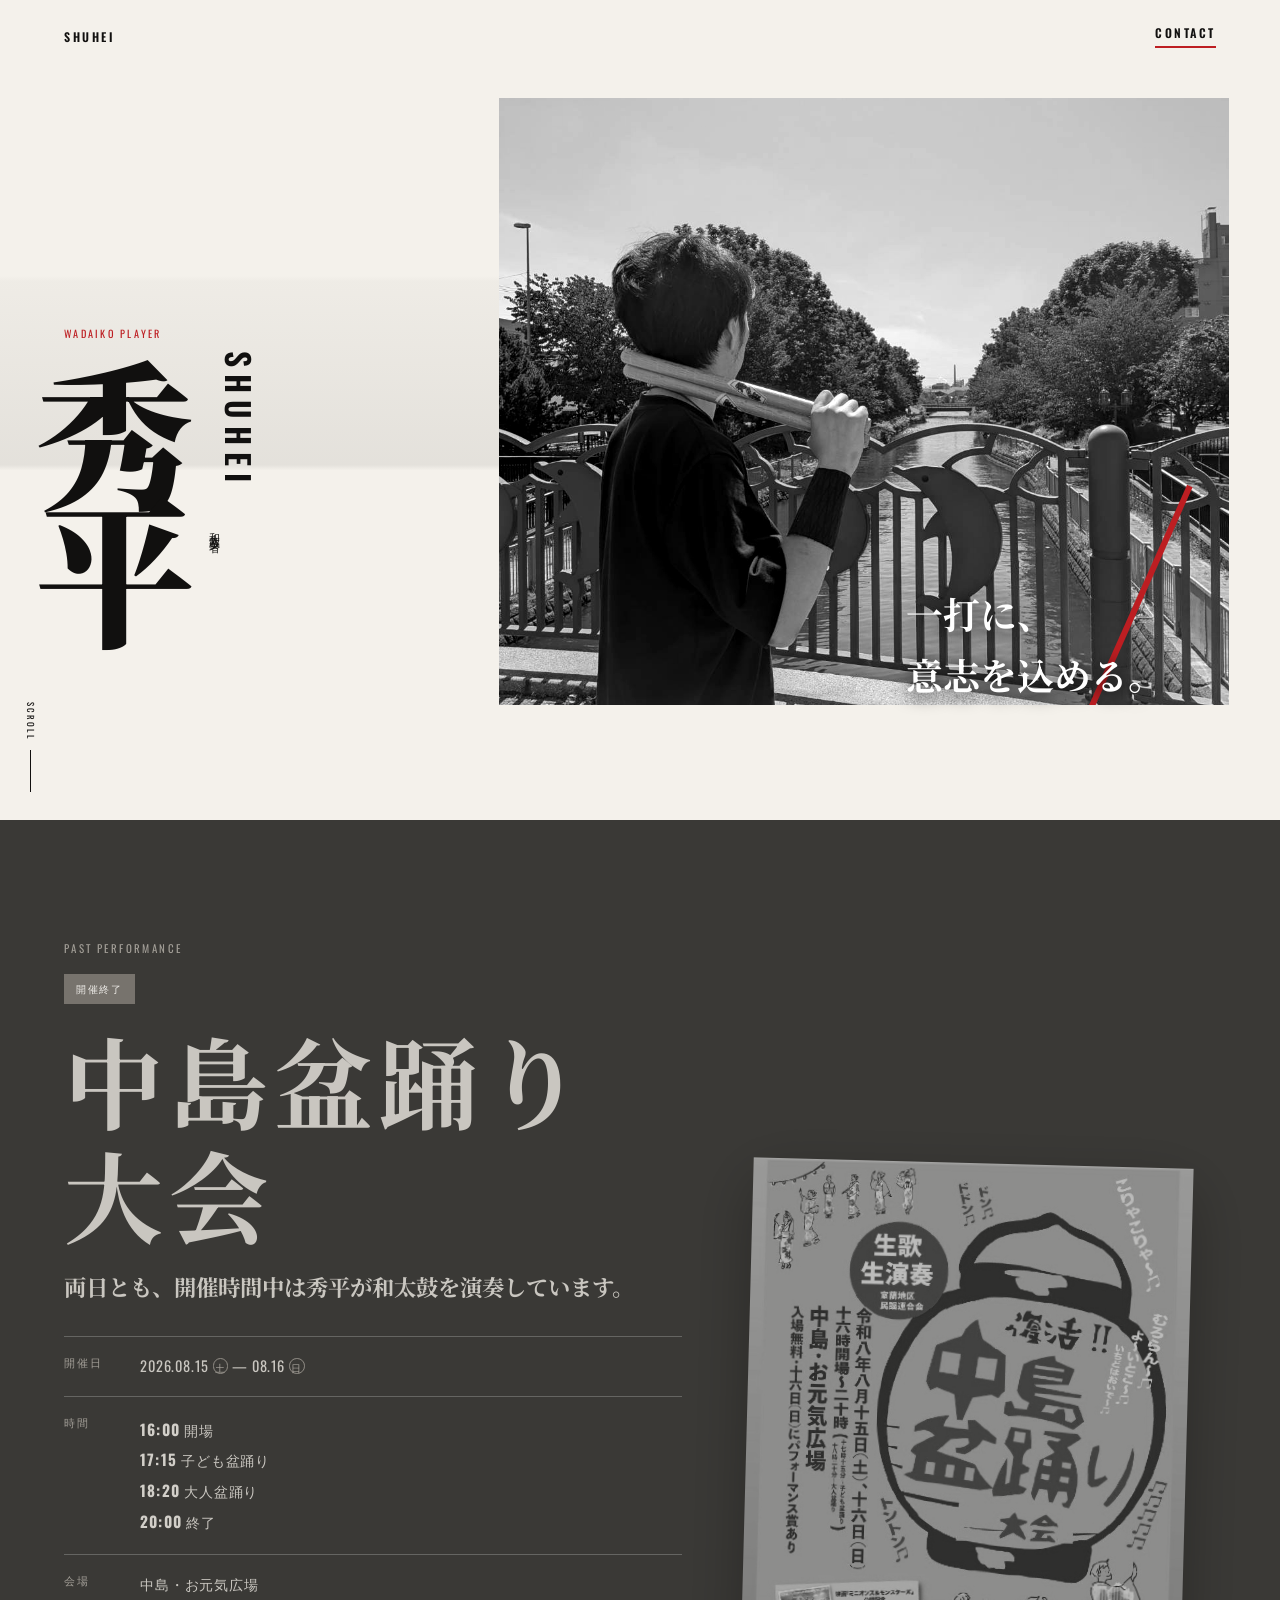
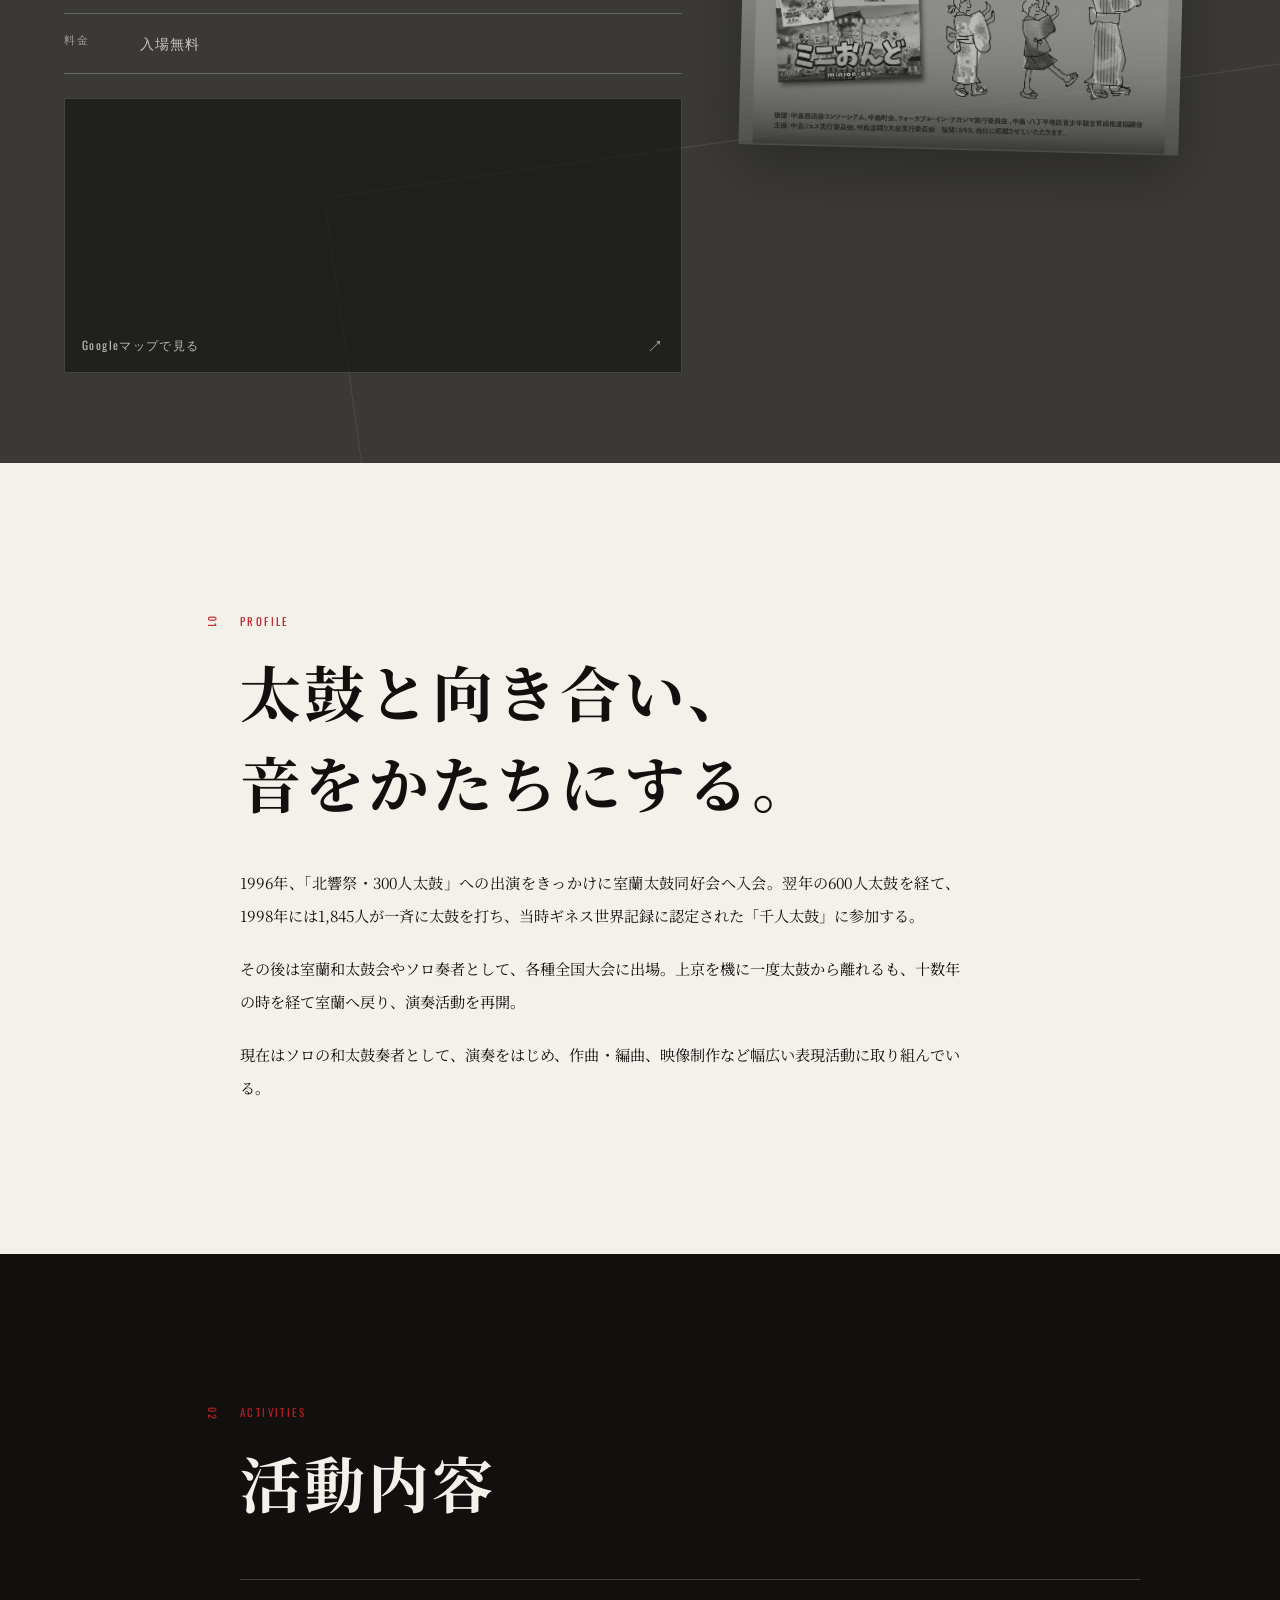
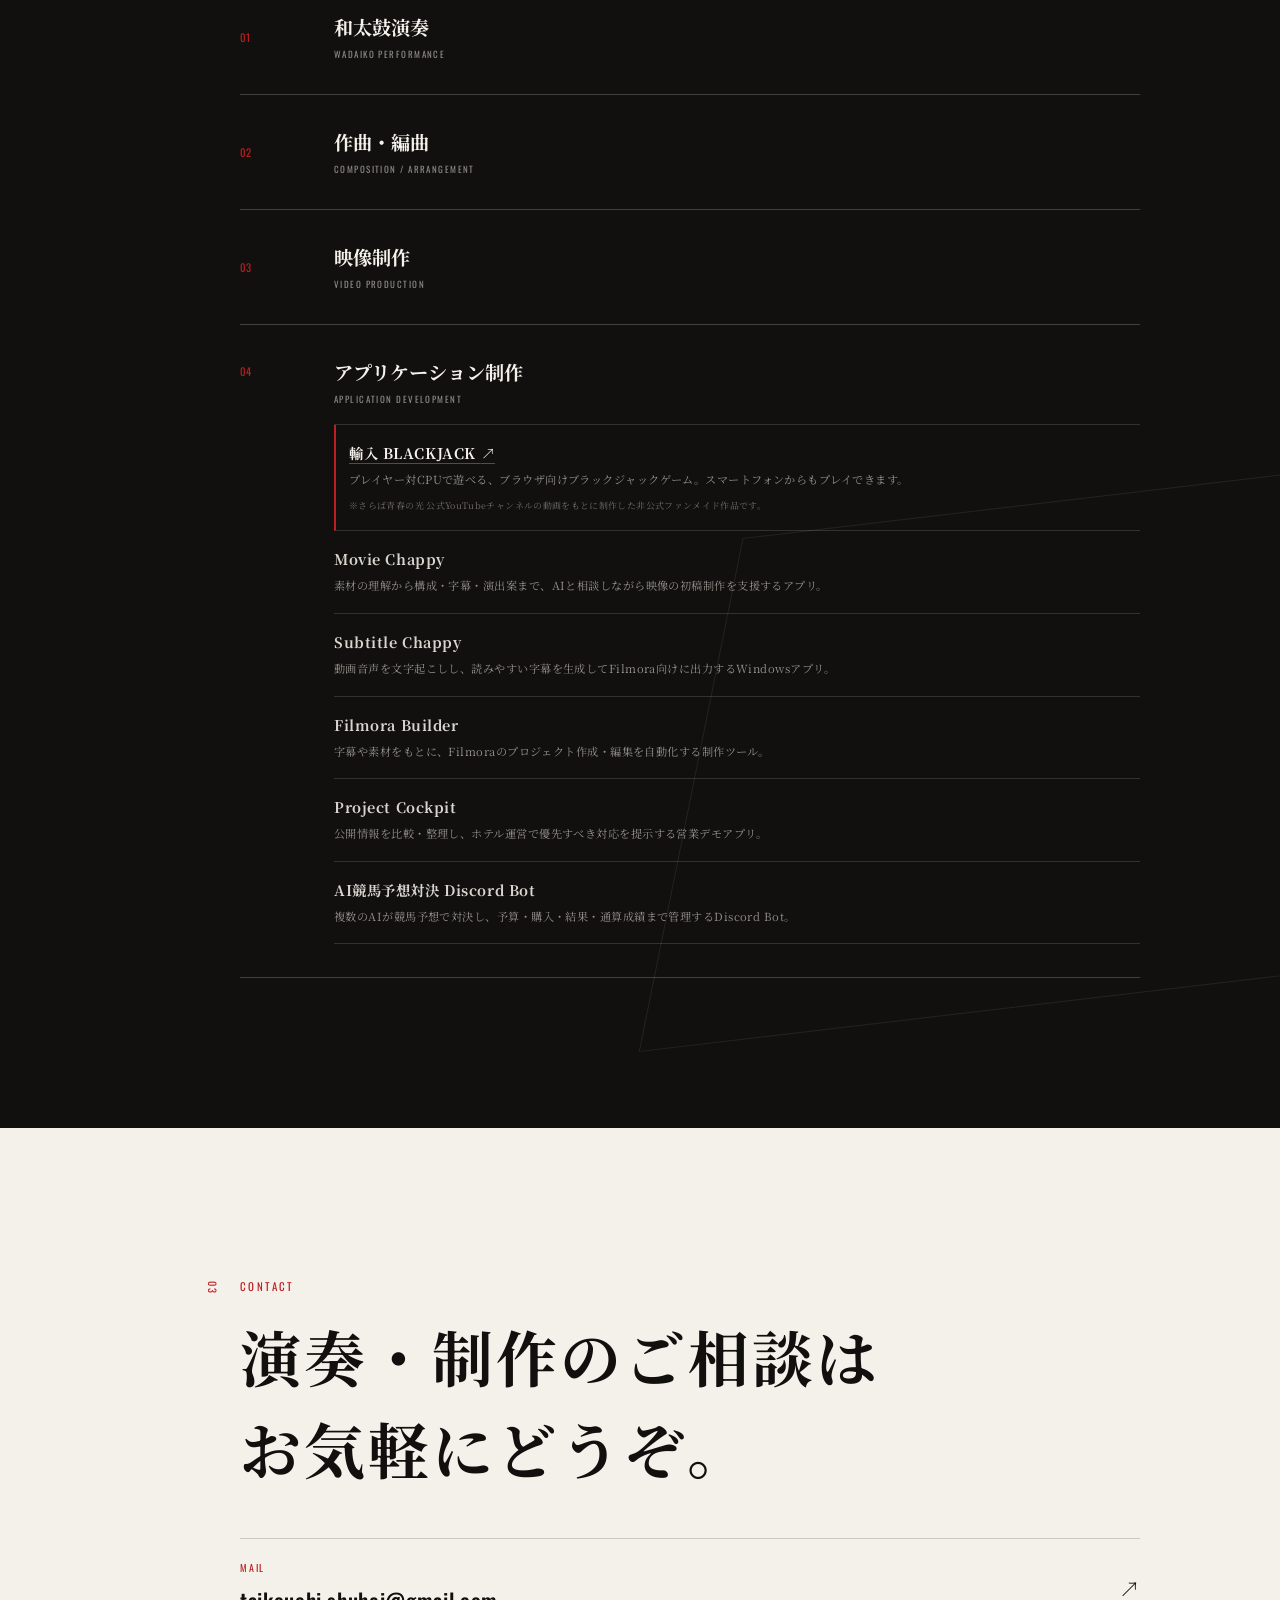
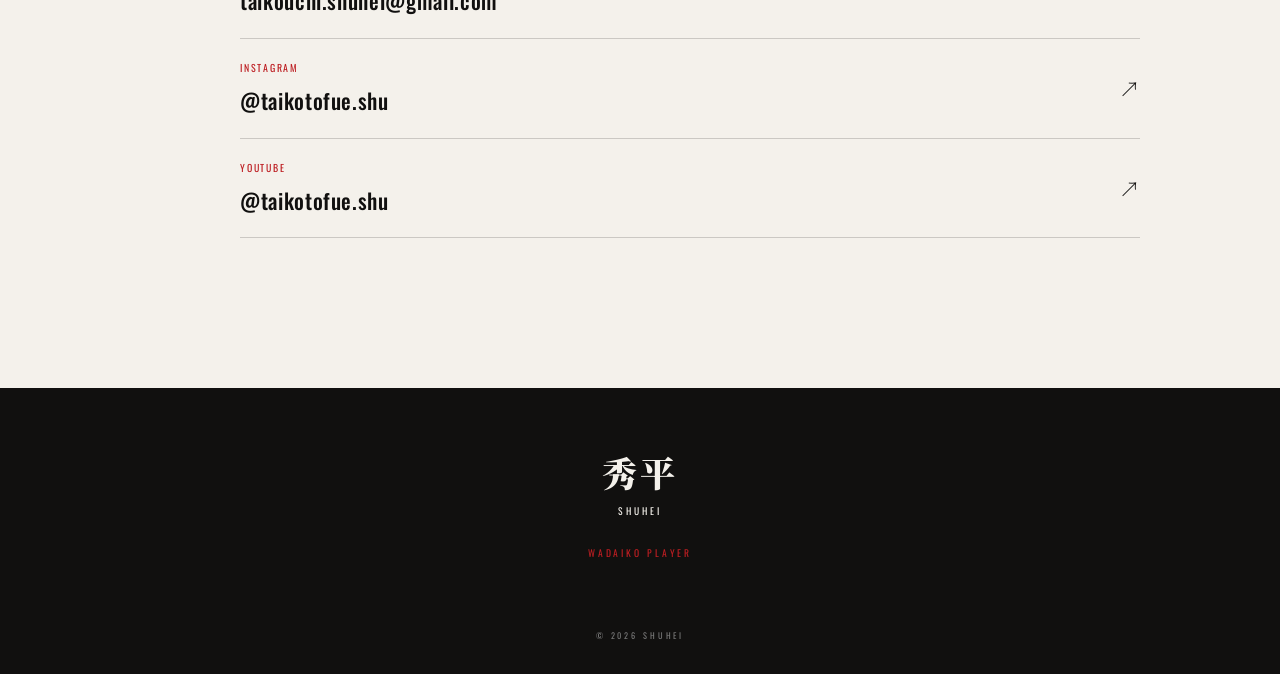
==== index.html @ 11a18d2e "Align application item number with heading" ====
<!doctype html>
<html lang="ja">
  <head>
    <meta charset="UTF-8" />
    <meta name="viewport" content="width=device-width, initial-scale=1" />
    <meta name="theme-color" content="#f4f1eb" />
    <meta name="description" content="和太鼓奏者・秀平の公式プロフィール。和太鼓演奏、作曲・編曲、映像制作。" />
    <title>秀平 SHUHEI｜和太鼓奏者</title>
    <link rel="stylesheet" href="styles.css?v=20260823-activity-number" />
    <script src="script.js" defer></script>
  </head>
  <body>
    <a class="skip-link" href="#main">本文へ移動</a>
    <header class="site-header" aria-label="サイトヘッダー">
      <a class="brand" href="#top" aria-label="秀平 トップへ">SHUHEI</a>
      <a class="header-contact" href="mailto:taikouchi.shuhei@gmail.com">CONTACT</a>
    </header>

    <main id="main">
      <section class="hero" id="top" aria-labelledby="hero-title">
        <div class="hero-copy">
          <p class="eyebrow">WADAIKO PLAYER</p>
          <h1 id="hero-title"><span>秀</span><span>平</span></h1>
          <p class="roman">SHUHEI</p>
          <p class="role">和太鼓奏者</p>
        </div>

        <div class="hero-visual">
          <!-- 公開用写真を assets/shuhei-main.jpg として置くと自動で表示されます -->
          <img class="hero-photo" src="assets/shuhei-main.jpg" alt="橋の上で黒い衣装をまとい、バチを肩に担ぐ和太鼓奏者・秀平" />
          <div class="photo-placeholder" aria-hidden="true">
            <span>PHOTO</span>
            <small>本人写真をここに配置</small>
          </div>
          <span class="red-stroke" aria-hidden="true"></span>
        </div>

        <p class="hero-statement">一打に、<br />意志を込める。</p>
        <a class="scroll-cue" href="#schedule" aria-label="出演スケジュールへスクロール">SCROLL <span></span></a>
      </section>

      <section class="schedule schedule-ended" id="schedule" aria-labelledby="schedule-title">
        <div class="schedule-copy">
          <p class="schedule-kicker">PAST PERFORMANCE</p>
          <p class="schedule-status">開催終了</p>
          <h2 class="schedule-title" id="schedule-title">中島盆踊り大会</h2>
          <p class="schedule-lead">両日とも、開催時間中は秀平が和太鼓を演奏しています。</p>
          <dl class="schedule-details">
            <div><dt>開催日</dt><dd>2026.08.15 <span>土</span> — 08.16 <span>日</span></dd></div>
            <div class="event-time"><dt>時間</dt><dd><strong>16:00</strong> 開場<br /><strong>17:15</strong> 子ども盆踊り<br /><strong>18:20</strong> 大人盆踊り<br /><strong>20:00</strong> 終了</dd></div>
            <div><dt>会場</dt><dd>中島・お元気広場</dd></div>
            <div><dt>料金</dt><dd>入場無料</dd></div>
          </dl>
          <div class="schedule-map">
            <iframe
              title="中島・お元気広場の地図"
              src="https://www.google.com/maps?q=%E5%8C%97%E6%B5%B7%E9%81%93%E5%AE%A4%E8%98%AD%E5%B8%82%E4%B8%AD%E5%B3%B6%E7%94%BA1%E4%B8%81%E7%9B%AE30&output=embed"
              loading="lazy"
              referrerpolicy="no-referrer-when-downgrade"
            ></iframe>
            <a href="https://www.google.com/maps/search/?api=1&amp;query=%E4%B8%AD%E5%B3%B6%E3%83%BB%E3%81%8A%E5%85%83%E6%B0%97%E5%BA%83%E5%A0%B4%20%E5%8C%97%E6%B5%B7%E9%81%93%E5%AE%A4%E8%98%AD%E5%B8%82%E4%B8%AD%E5%B3%B6%E7%94%BA1%E4%B8%81%E7%9B%AE30" target="_blank" rel="noopener noreferrer">
              Googleマップで見る <span aria-hidden="true">↗</span>
            </a>
          </div>
        </div>
        <figure class="schedule-poster">
          <img src="assets/schedule-nakajima-bonodori-2026.jpg" alt="2026年8月15日・16日開催、中島盆踊り大会の告知ポスター" />
        </figure>
      </section>

      <section class="profile section" id="profile" aria-labelledby="profile-title">
        <p class="section-number">01</p>
        <div>
          <p class="section-en">PROFILE</p>
          <h2 id="profile-title">太鼓と向き合い、<br />音をかたちにする。</h2>
          <div class="body-copy">
            <p>1996年、「北響祭・300人太鼓」への出演をきっかけに室蘭太鼓同好会へ入会。翌年の600人太鼓を経て、1998年には1,845人が一斉に太鼓を打ち、当時ギネス世界記録に認定された「千人太鼓」に参加する。</p>
            <p>その後は室蘭和太鼓会やソロ奏者として、各種全国大会に出場。上京を機に一度太鼓から離れるも、十数年の時を経て室蘭へ戻り、演奏活動を再開。</p>
            <p>現在はソロの和太鼓奏者として、演奏をはじめ、作曲・編曲、映像制作など幅広い表現活動に取り組んでいる。</p>
          </div>
        </div>
      </section>

      <section class="works section section-dark" id="activities" aria-labelledby="activities-title">
        <p class="section-number">02</p>
        <div class="works-content">
          <p class="section-en">ACTIVITIES</p>
          <h2 id="activities-title">活動内容</h2>
          <ol class="activity-list">
            <li><span class="activity-no">01</span><div><h3>和太鼓演奏</h3><p>WADAIKO PERFORMANCE</p></div></li>
            <li><span class="activity-no">02</span><div><h3>作曲・編曲</h3><p>COMPOSITION / ARRANGEMENT</p></div></li>
            <li><span class="activity-no">03</span><div><h3>映像制作</h3><p>VIDEO PRODUCTION</p></div></li>
            <li class="application-activity"><span class="activity-no">04</span><div><h3>アプリケーション制作</h3><p>APPLICATION DEVELOPMENT</p><div class="application-works" aria-label="制作実績">
              <article class="application-work featured-work">
                <h4><a href="https://shu-project-5296.github.io/import-blackjack/" target="_blank" rel="noopener noreferrer">輸入 BLACKJACK <span aria-hidden="true">↗</span></a></h4>
                <p>プレイヤー対CPUで遊べる、ブラウザ向けブラックジャックゲーム。スマートフォンからもプレイできます。</p>
                <p class="activity-source-note">※さらば青春の光 公式YouTubeチャンネルの動画をもとに制作した非公式ファンメイド作品です。</p>
              </article>
              <article class="application-work"><h4>Movie Chappy</h4><p>素材の理解から構成・字幕・演出案まで、AIと相談しながら映像の初稿制作を支援するアプリ。</p></article>
              <article class="application-work"><h4>Subtitle Chappy</h4><p>動画音声を文字起こしし、読みやすい字幕を生成してFilmora向けに出力するWindowsアプリ。</p></article>
              <article class="application-work"><h4>Filmora Builder</h4><p>字幕や素材をもとに、Filmoraのプロジェクト作成・編集を自動化する制作ツール。</p></article>
              <article class="application-work"><h4>Project Cockpit</h4><p>公開情報を比較・整理し、ホテル運営で優先すべき対応を提示する営業デモアプリ。</p></article>
              <article class="application-work"><h4>AI競馬予想対決 Discord Bot</h4><p>複数のAIが競馬予想で対決し、予算・購入・結果・通算成績まで管理するDiscord Bot。</p></article>
            </div></div></li>
          </ol>
        </div>
      </section>

      <section class="contact section" id="contact" aria-labelledby="contact-title">
        <p class="section-number">03</p>
        <div>
          <p class="section-en">CONTACT</p>
          <h2 id="contact-title">演奏・制作のご相談は<br />お気軽にどうぞ。</h2>
          <div class="contact-links">
            <a class="contact-card mail" href="mailto:taikouchi.shuhei@gmail.com">
              <span>MAIL</span><strong>taikouchi.shuhei@gmail.com</strong><i aria-hidden="true">↗</i>
            </a>
            <a class="contact-card instagram" href="https://www.instagram.com/taikotofue.shu/" target="_blank" rel="noopener noreferrer">
              <span>INSTAGRAM</span><strong>@taikotofue.shu</strong><i aria-hidden="true">↗</i>
            </a>
            <a class="contact-card youtube" href="https://www.youtube.com/@taikotofue.shu" target="_blank" rel="noopener noreferrer">
              <span>YOUTUBE</span><strong>@taikotofue.shu</strong><i aria-hidden="true">↗</i>
            </a>
          </div>
        </div>
      </section>
    </main>

    <footer>
      <p class="footer-name">秀平 <span>SHUHEI</span></p>
      <p>WADAIKO PLAYER</p>
      <small>© <span id="year"></span> SHUHEI</small>
    </footer>
  </body>
</html>
---- styles.css ----
@import url("https://fonts.googleapis.com/css2?family=Noto+Serif+JP:wght@500;700;900&family=Oswald:wght@400;500;600&display=swap");

:root { --paper:#f4f1eb; --ink:#11100f; --muted:#77716a; --red:#bd1e22; --line:rgba(17,16,15,.18); }
* { box-sizing:border-box; }
html { width:100%; max-width:100%; scroll-behavior:smooth; overflow-x:hidden; }
body { width:100%; max-width:100%; margin:0; background:var(--paper); color:var(--ink); font-family:"Noto Serif JP",serif; overflow-x:hidden; }
main { width:100%; max-width:100%; overflow:hidden; }
img,iframe { max-width:100%; }
a { color:inherit; }
.skip-link { position:fixed; top:-5rem; left:1rem; z-index:100; background:#fff; padding:.7rem 1rem; }
.skip-link:focus { top:1rem; }
.site-header { position:absolute; z-index:10; top:0; left:0; width:100%; display:flex; justify-content:space-between; align-items:center; padding:24px clamp(22px,5vw,72px); font-family:Oswald,sans-serif; letter-spacing:.16em; }
.brand,.header-contact { text-decoration:none; font-size:.75rem; font-weight:600; }
.header-contact { border-bottom:2px solid var(--red); padding-bottom:5px; }
.schedule { min-height:100svh; padding:100px clamp(22px,5vw,72px) 54px; display:grid; align-items:center; gap:34px; background:var(--ink); color:var(--paper); position:relative; overflow:hidden; }
.schedule::before { content:""; position:absolute; inset:auto -20% -18% 28%; height:46%; border:1px solid rgba(255,255,255,.09); transform:rotate(-8deg); }
.schedule-copy,.schedule-poster { position:relative; z-index:1; }
.schedule-kicker,.schedule-status,.schedule-details dt,.schedule-details dd,.schedule-note { font-family:Oswald,sans-serif; }
.schedule-kicker { color:var(--red); margin:0 0 18px; font-size:.68rem; letter-spacing:.22em; }
.schedule-status { display:inline-block; margin:0 0 18px; padding:7px 12px; background:var(--red); font-size:.65rem; letter-spacing:.16em; }
.schedule-title { margin:0; font-size:clamp(2.6rem,11vw,6.2rem); line-height:1.15; letter-spacing:.06em; }
.schedule-lead { margin:20px 0 0; font-size:clamp(1.05rem,4vw,1.4rem); font-weight:700; }
.schedule-details { margin:34px 0 0; border-top:1px solid rgba(255,255,255,.22); }
.schedule-details div { display:grid; grid-template-columns:58px 1fr; gap:18px; padding:17px 0; border-bottom:1px solid rgba(255,255,255,.22); }
.schedule-details dt { color:var(--red); font-size:.66rem; letter-spacing:.18em; }
.schedule-details dd { margin:0; font-size:.9rem; line-height:1.7; letter-spacing:.06em; }
.schedule-details dd strong { color:var(--paper); font-family:Oswald,sans-serif; font-size:1.06em; letter-spacing:.08em; }
.schedule-details .event-time dd { line-height:2; }
.schedule-details dd span { display:inline-grid; place-items:center; width:1.55em; height:1.55em; border:1px solid var(--red); border-radius:50%; color:var(--red); font-size:.7em; }
.schedule-note { margin:18px 0 0; color:#99948e; font-size:.64rem; line-height:1.7; letter-spacing:.04em; }
.schedule-map { margin-top:24px; overflow:hidden; border:1px solid rgba(255,255,255,.22); background:#171614; }
.schedule-map iframe { display:block; width:100%; height:220px; border:0; filter:none; }
.schedule-map a { display:flex; align-items:center; justify-content:space-between; padding:14px 17px; color:var(--paper); font-family:Oswald,sans-serif; font-size:.72rem; letter-spacing:.12em; text-decoration:none; transition:background-color .2s,color .2s; }
.schedule-map a:hover,.schedule-map a:focus-visible { background:var(--red); color:#fff; }
.schedule-map a span { font-size:1rem; }
.schedule-poster { margin:0 auto; width:min(100%,440px); box-shadow:0 20px 60px rgba(0,0,0,.42); transform:rotate(1.5deg); }
.schedule-poster img { display:block; width:100%; height:auto; }
.schedule-ended { background:#3a3936; color:#c9c6c0; }
.schedule-ended .schedule-kicker,
.schedule-ended .schedule-details dt { color:#a19d96; }
.schedule-ended .schedule-status { background:#77736d; color:#f1efeb; }
.schedule-ended .schedule-details dd strong { color:#d2cfc9; }
.schedule-ended .schedule-details dd span { border-color:#918d86; color:#aaa69f; }
.schedule-ended .schedule-map,
.schedule-ended .schedule-poster { filter:grayscale(1); opacity:.68; }
.schedule-ended .schedule-map a:hover,
.schedule-ended .schedule-map a:focus-visible { background:#77736d; }
.hero { position:relative; width:100%; min-height:100svh; max-width:1500px; margin:auto; padding:95px clamp(22px,5vw,72px) 54px; display:grid; align-items:center; overflow:hidden; }
.hero::before { content:""; position:absolute; left:-12vw; top:20%; width:70vw; height:34vw; min-height:220px; background:linear-gradient(8deg,transparent 34%,rgba(15,14,13,.07) 35%,rgba(15,14,13,.025) 68%,transparent 69%); transform:rotate(-8deg); pointer-events:none; }
.hero-copy { position:relative; z-index:3; align-self:start; }
.eyebrow,.roman,.section-en,.section-number,.role,.scroll-cue { font-family:Oswald,sans-serif; letter-spacing:.22em; }
.eyebrow { margin:0 0 10px; font-size:.64rem; color:var(--red); }
.hero h1 { margin:0; font-size:clamp(5.4rem,25vw,9rem); line-height:.78; font-weight:900; letter-spacing:-.08em; position:absolute; top:2.5rem; left:-.18em; display:flex; flex-direction:column; width:max-content; }
.hero h1 span { display:block; }
.hero h1 span:last-child { margin-top:.08em; }
.roman { margin:0 0 0 clamp(5.2rem,25vw,9rem); font-size:clamp(1.2rem,5vw,2rem); font-weight:600; writing-mode:vertical-rl; }
.role { margin:2.1rem 0 0 clamp(4.9rem,24vw,8.5rem); font-size:.7rem; writing-mode:vertical-rl; }
.hero-visual { position:absolute; z-index:1; top:17%; right:0; width:78%; max-width:calc(100% - 22px); height:62%; background:#d2cec7; overflow:hidden; }
.hero-photo { width:100%; height:100%; object-fit:cover; object-position:42% center; filter:grayscale(1) contrast(1.1); display:block; }
.hero-photo:not([src]),.hero-photo[src=""] { display:none; }
.photo-placeholder { position:absolute; inset:0; display:grid; place-content:center; gap:.5rem; text-align:center; color:#817b74; background:linear-gradient(135deg,#d8d4cd,#bcb7af); font-family:Oswald,sans-serif; letter-spacing:.18em; }
.hero-photo[src]:not([src=""]) + .photo-placeholder { z-index:-1; }
.photo-placeholder span { font-size:2rem; }
.photo-placeholder small { font-size:.6rem; }
.red-stroke { position:absolute; width:6px; height:42%; right:12%; bottom:-4%; background:var(--red); transform:rotate(24deg); }
.hero-statement { position:absolute; z-index:4; right:6%; bottom:13%; margin:0; color:#fff; text-shadow:0 2px 18px #000; font-size:clamp(1.3rem,6vw,2.3rem); line-height:1.65; font-weight:700; }
.scroll-cue { position:absolute; left:24px; bottom:28px; font-size:.55rem; text-decoration:none; writing-mode:vertical-rl; display:flex; align-items:center; gap:9px; }
.scroll-cue span { display:block; width:1px; height:42px; background:var(--ink); }
.section { width:100%; max-width:100%; padding:100px clamp(20px,6vw,120px); display:grid; grid-template-columns:42px minmax(0,1fr); gap:20px; overflow:hidden; }
.section > *,.schedule > *,.activity-list li > *,.works-content { min-width:0; }
.section-number { margin:3px 0; color:var(--red); font-size:.65rem; writing-mode:vertical-rl; }
.section-en { margin:0 0 16px; color:var(--red); font-size:.68rem; }
h2 { margin:0; font-size:clamp(1.8rem,7.5vw,3.8rem); line-height:1.5; letter-spacing:.05em; }
.body-copy { margin:40px 0 0; max-width:720px; font-size:.95rem; line-height:2.15; text-align:justify; }
.body-copy p { margin:0; }
.body-copy p + p { margin-top:1.35em; }
.section-dark { background:var(--ink); color:var(--paper); position:relative; overflow:hidden; }
.section-dark::after { content:""; position:absolute; right:-10%; bottom:8%; width:55%; height:35%; border:1px solid rgba(255,255,255,.08); transform:skew(-18deg) rotate(-7deg); }
.works-content { position:relative; z-index:1; }
.activity-list { list-style:none; margin:52px 0 0; padding:0; border-top:1px solid rgba(255,255,255,.2); }
.activity-list li { display:grid; grid-template-columns:46px 1fr; align-items:center; gap:14px; padding:26px 0; border-bottom:1px solid rgba(255,255,255,.2); }
.activity-list .application-activity { align-items:start; }
.application-activity > .activity-no { margin-top:5px; }
.activity-no { font-family:Oswald,sans-serif; color:var(--red); font-size:.67rem; }
.activity-list h3 { margin:0 0 7px; font-size:1.2rem; }
.activity-list p { margin:0; color:#8d8984; font-family:Oswald,sans-serif; font-size:.56rem; letter-spacing:.16em; }
.application-works { display:grid; gap:0; margin-top:18px; border-top:1px solid rgba(255,255,255,.14); }
.application-work { padding:17px 0; border-bottom:1px solid rgba(255,255,255,.14); }
.application-work h4 { margin:0 0 7px; color:#d8d4ce; font-size:.9rem; letter-spacing:.04em; }
.activity-list .application-work > p { color:#96918b; font-family:inherit; font-size:.7rem; line-height:1.75; letter-spacing:.04em; }
.featured-work { padding-left:13px; border-left:2px solid var(--red); }
.featured-work h4 a { color:var(--paper); text-decoration-color:var(--red); text-underline-offset:4px; }
.featured-work h4 a:hover,.featured-work h4 a:focus-visible { color:var(--red); }
.activity-list .application-work .activity-source-note { margin-top:9px; color:#716d68; font-size:.56rem; line-height:1.6; letter-spacing:.04em; }
.application-work h4,.application-work p { overflow-wrap:anywhere; }
.contact-links { margin-top:45px; }
.contact-card { min-height:100px; display:grid; grid-template-columns:1fr auto; align-content:center; gap:9px 20px; border-top:1px solid var(--line); text-decoration:none; position:relative; transition:padding .2s,background .2s; }
.contact-card:last-child { border-bottom:1px solid var(--line); }
.contact-card > span { font-family:Oswald,sans-serif; color:var(--red); font-size:.62rem; letter-spacing:.18em; }
.contact-card strong { font-family:Oswald,sans-serif; font-size:clamp(.92rem,3.5vw,1.35rem); letter-spacing:.03em; font-weight:500; overflow-wrap:anywhere; }
.contact-card i { grid-row:1 / 3; grid-column:2; align-self:center; font-style:normal; font-size:1.3rem; }
.contact-card:is(.mail,.instagram,.youtube):hover,.contact-card:is(.mail,.instagram,.youtube):focus-visible { padding-left:14px; background:rgba(255,255,255,.5); }
.is-placeholder { color:#8d8882; }
footer { background:var(--ink); color:var(--paper); padding:58px 24px 30px; text-align:center; font-family:Oswald,sans-serif; letter-spacing:.18em; }
.footer-name { font-family:"Noto Serif JP",serif; font-size:2.2rem; font-weight:900; margin:0; }
.footer-name span { display:block; margin-top:7px; font-family:Oswald,sans-serif; font-size:.6rem; font-weight:400; }
footer > p:nth-child(2) { color:var(--red); font-size:.6rem; margin:28px 0 60px; }
footer small { color:#777; font-size:.52rem; }

@media (min-width:760px) {
  .schedule { grid-template-columns:minmax(0,1fr) minmax(320px,500px); padding-top:120px; padding-bottom:90px; }
  .schedule-copy { max-width:720px; }
  .hero { grid-template-columns:40% 60%; min-height:820px; }
  .hero-copy { align-self:center; }
  .hero h1 { font-size:10rem; }
  .roman { margin-left:9.5rem; }
  .role { margin-left:9rem; }
  .hero-visual { top:12%; right:4%; width:57%; height:74%; }
  .hero-statement { right:9%; bottom:14%; }
  .section { grid-template-columns:80px minmax(0,900px); justify-content:center; padding-top:150px; padding-bottom:150px; }
  .activity-list li { grid-template-columns:80px 1fr; padding:33px 0; }
}

@supports (overflow:clip) {
  html,body,main { overflow-x:clip; }
}

@media (prefers-reduced-motion:reduce) { html { scroll-behavior:auto; } * { transition:none!important; } }
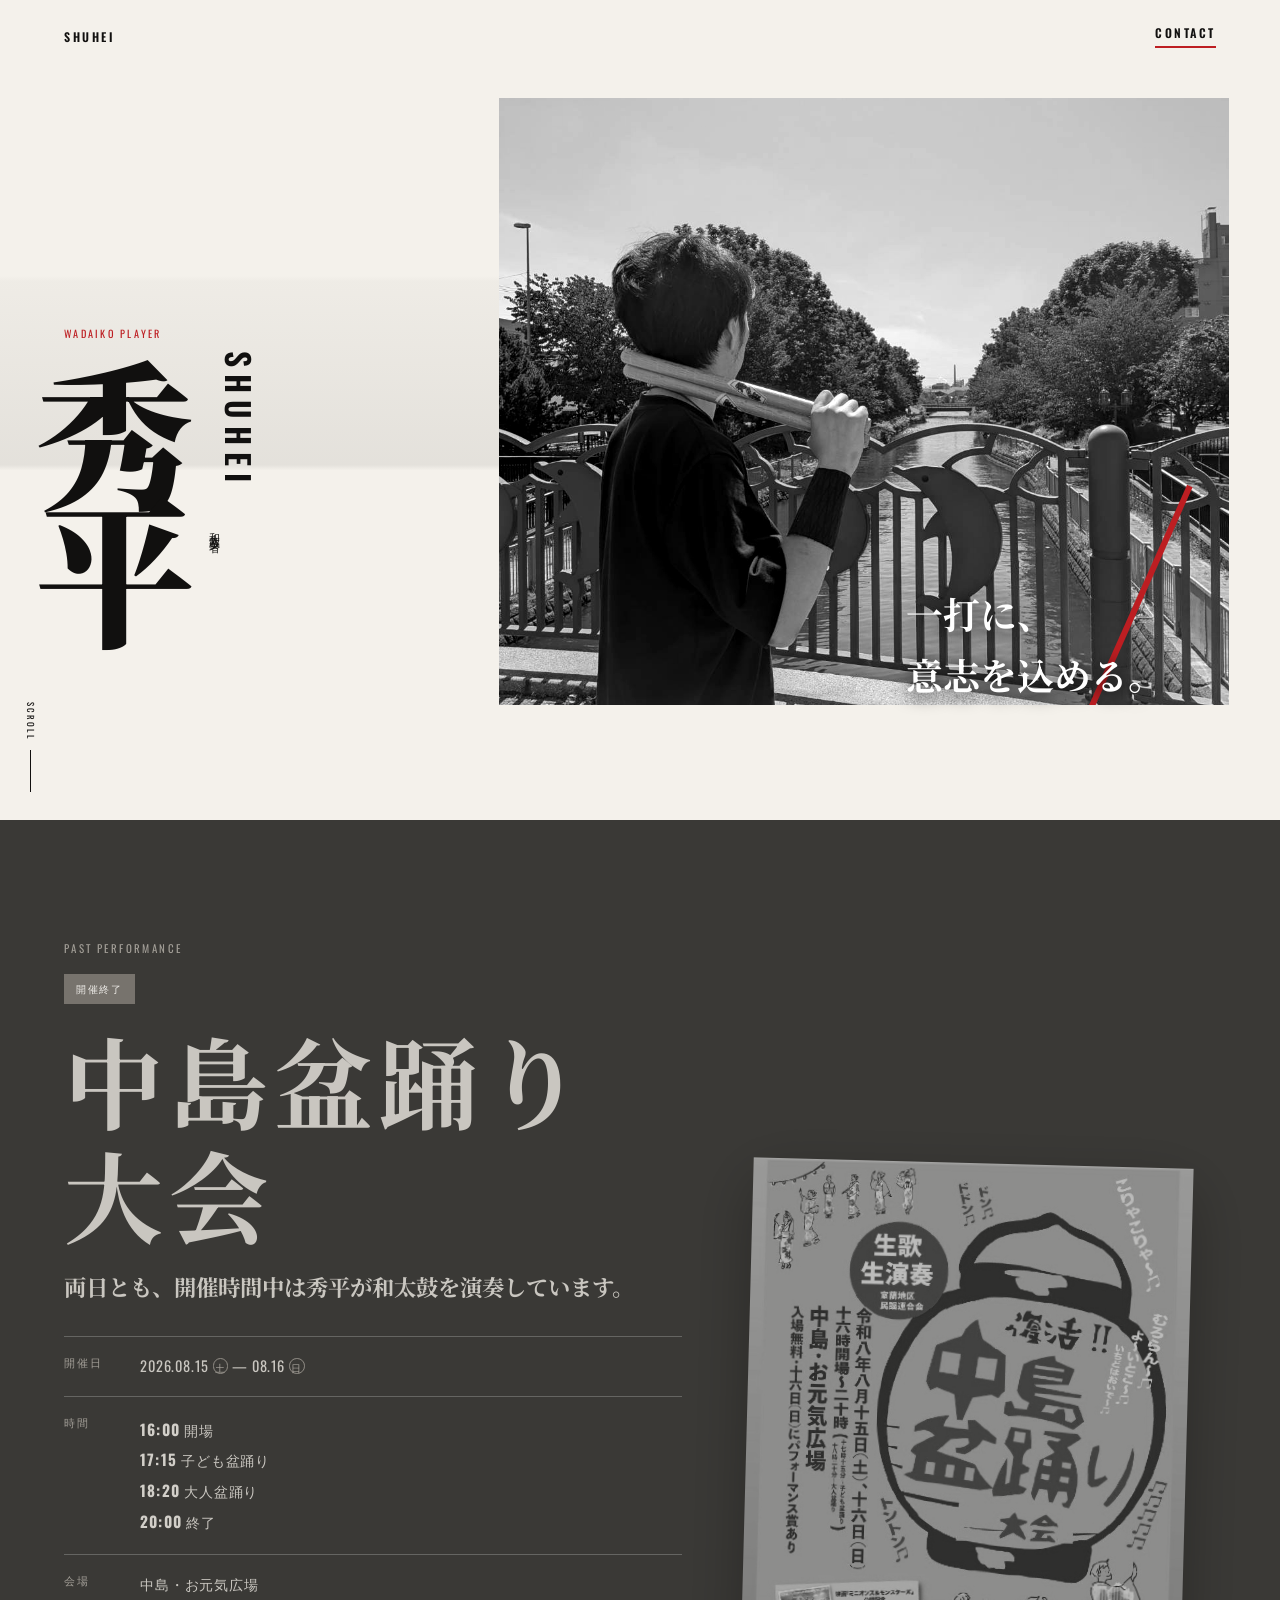
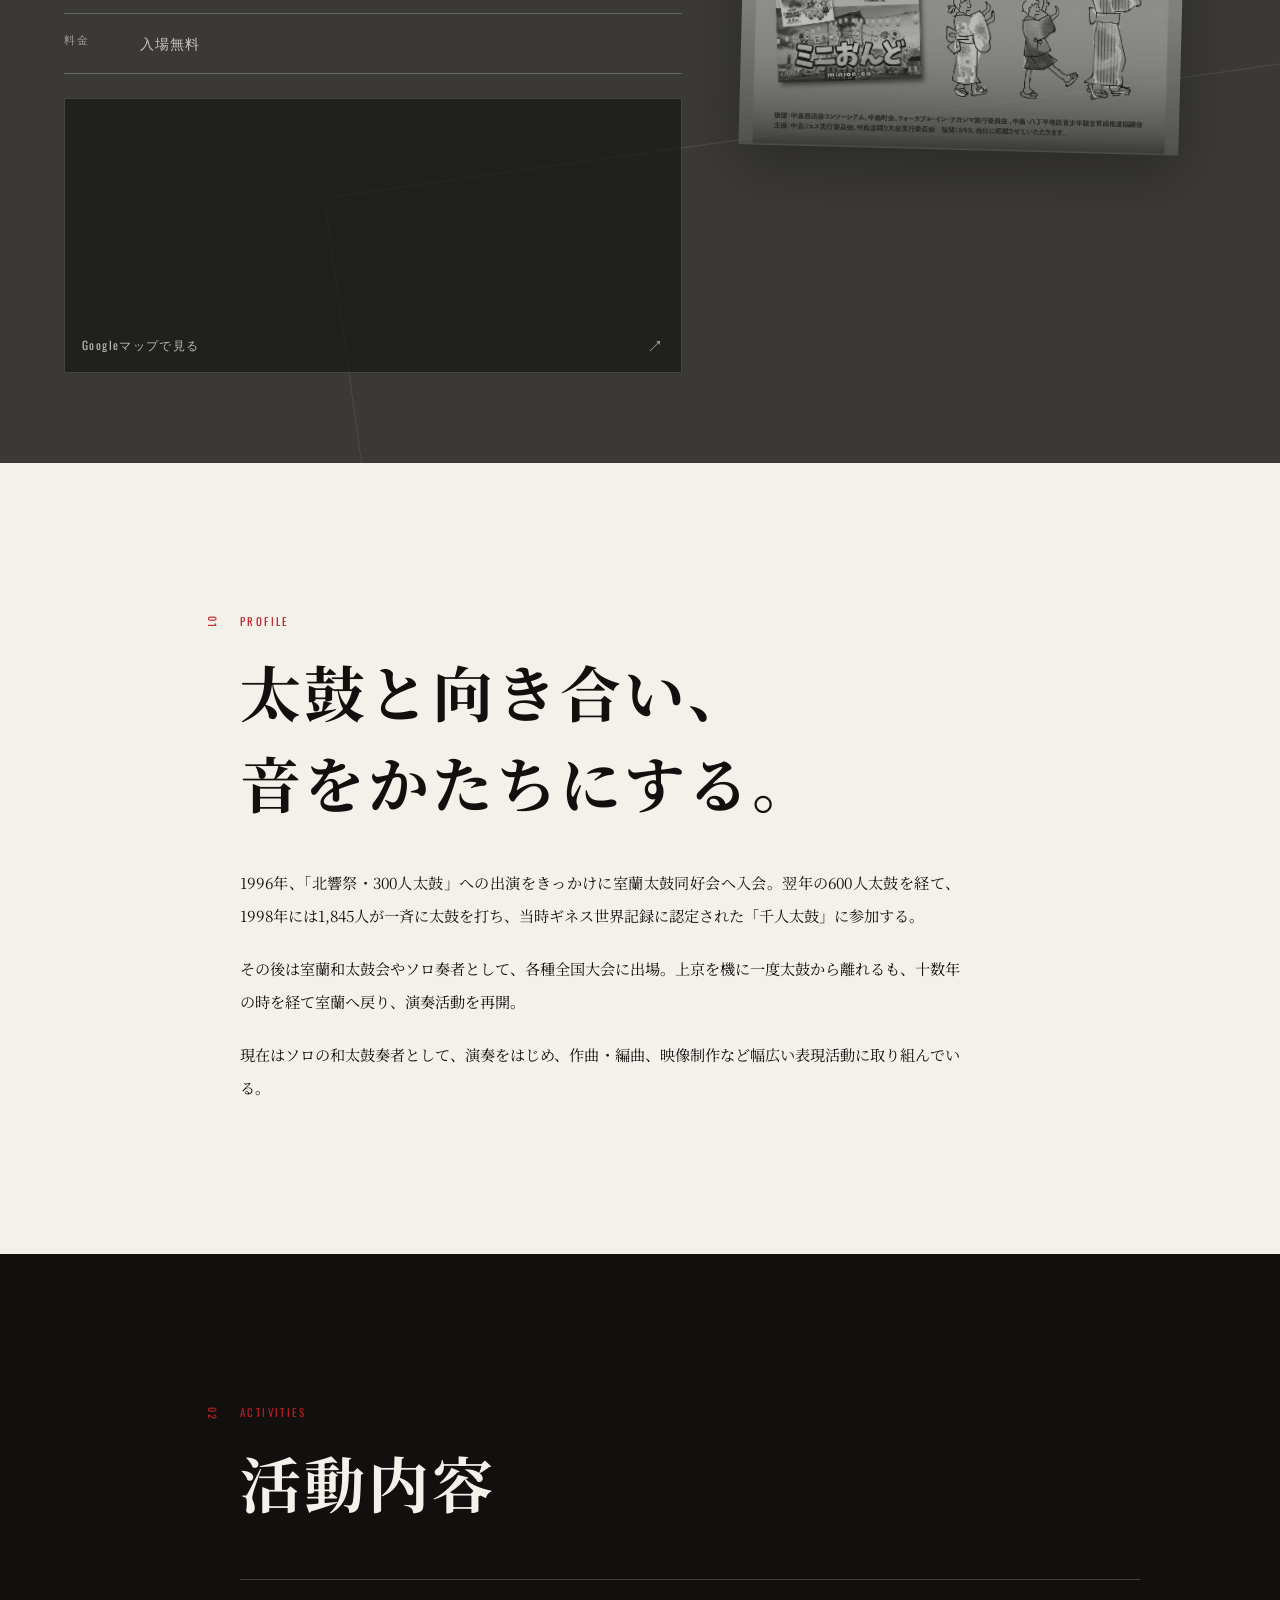
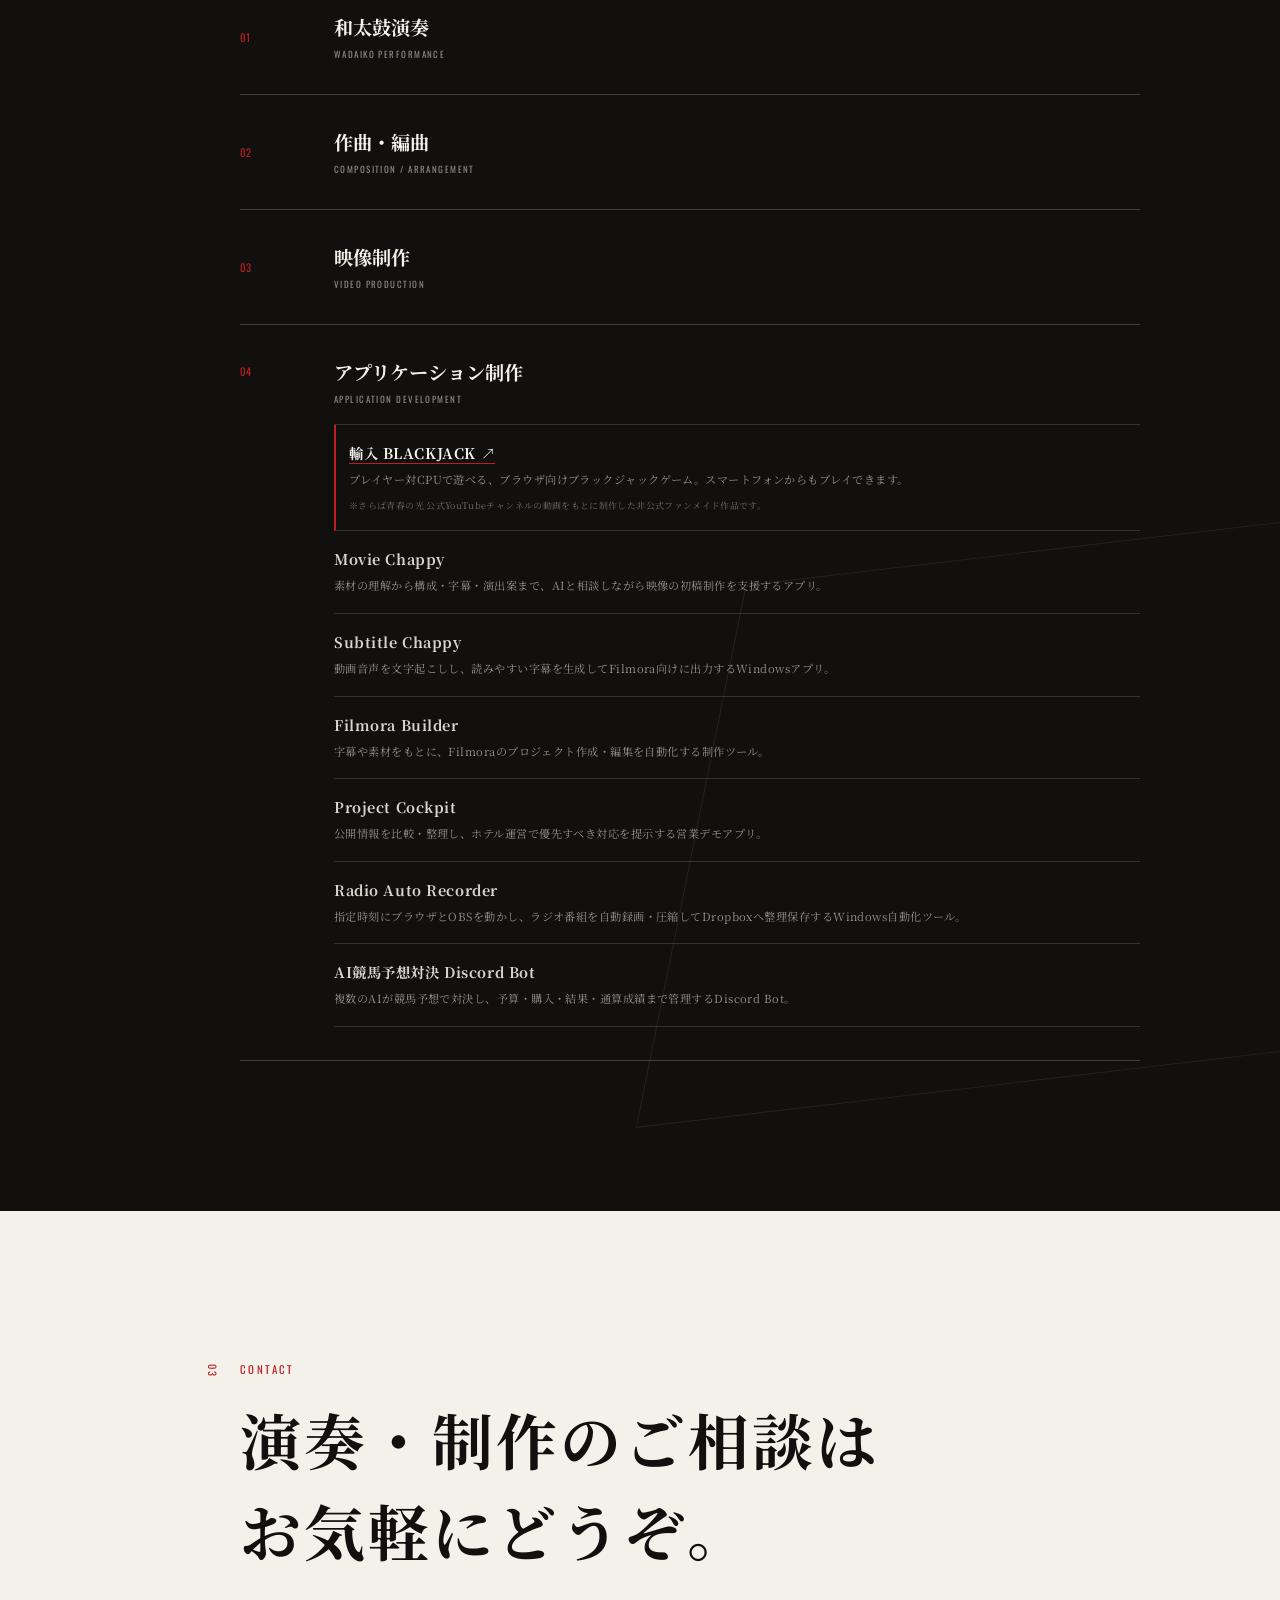
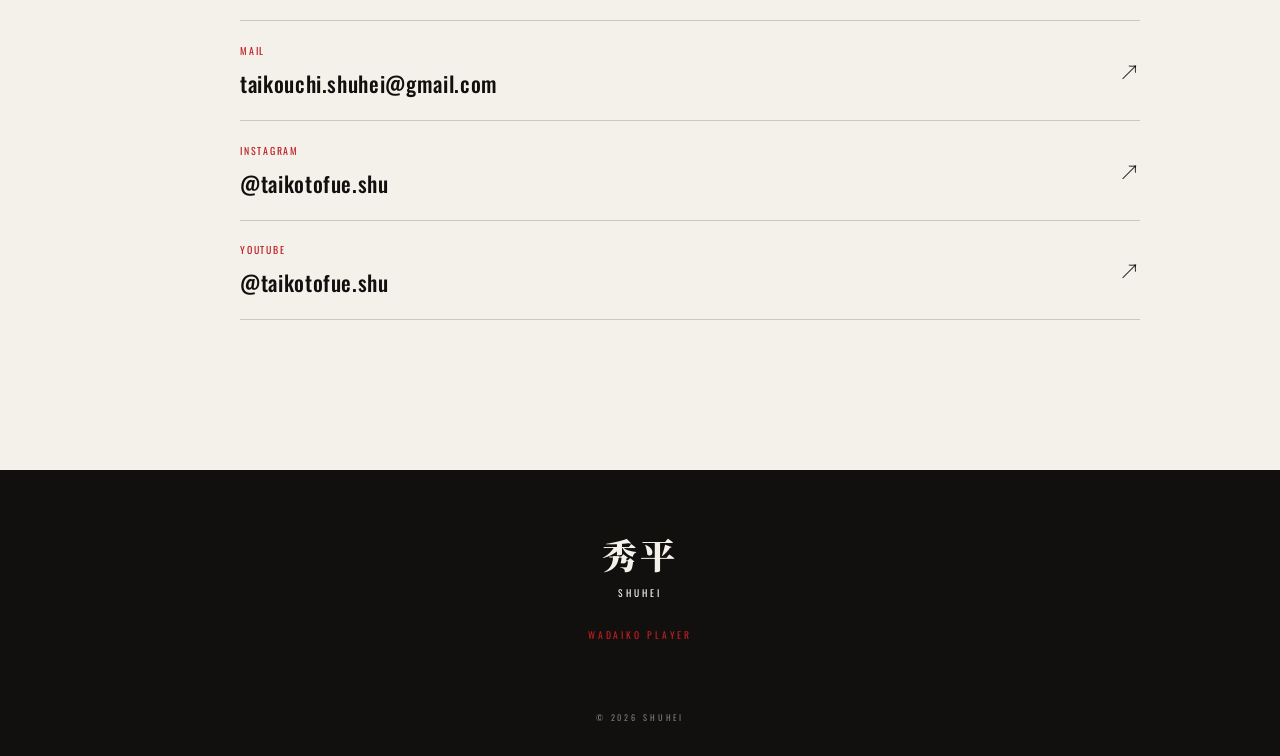
==== commit 50749036: "Add radio recorder to application portfolio" ====
--- a/index.html
+++ b/index.html
@@ -100,6 +100,7 @@
               <article class="application-work"><h4>Subtitle Chappy</h4><p>動画音声を文字起こしし、読みやすい字幕を生成してFilmora向けに出力するWindowsアプリ。</p></article>
               <article class="application-work"><h4>Filmora Builder</h4><p>字幕や素材をもとに、Filmoraのプロジェクト作成・編集を自動化する制作ツール。</p></article>
               <article class="application-work"><h4>Project Cockpit</h4><p>公開情報を比較・整理し、ホテル運営で優先すべき対応を提示する営業デモアプリ。</p></article>
+              <article class="application-work"><h4>Radio Auto Recorder</h4><p>指定時刻にブラウザとOBSを動かし、ラジオ番組を自動録画・圧縮してDropboxへ整理保存するWindows自動化ツール。</p></article>
               <article class="application-work"><h4>AI競馬予想対決 Discord Bot</h4><p>複数のAIが競馬予想で対決し、予算・購入・結果・通算成績まで管理するDiscord Bot。</p></article>
             </div></div></li>
           </ol>
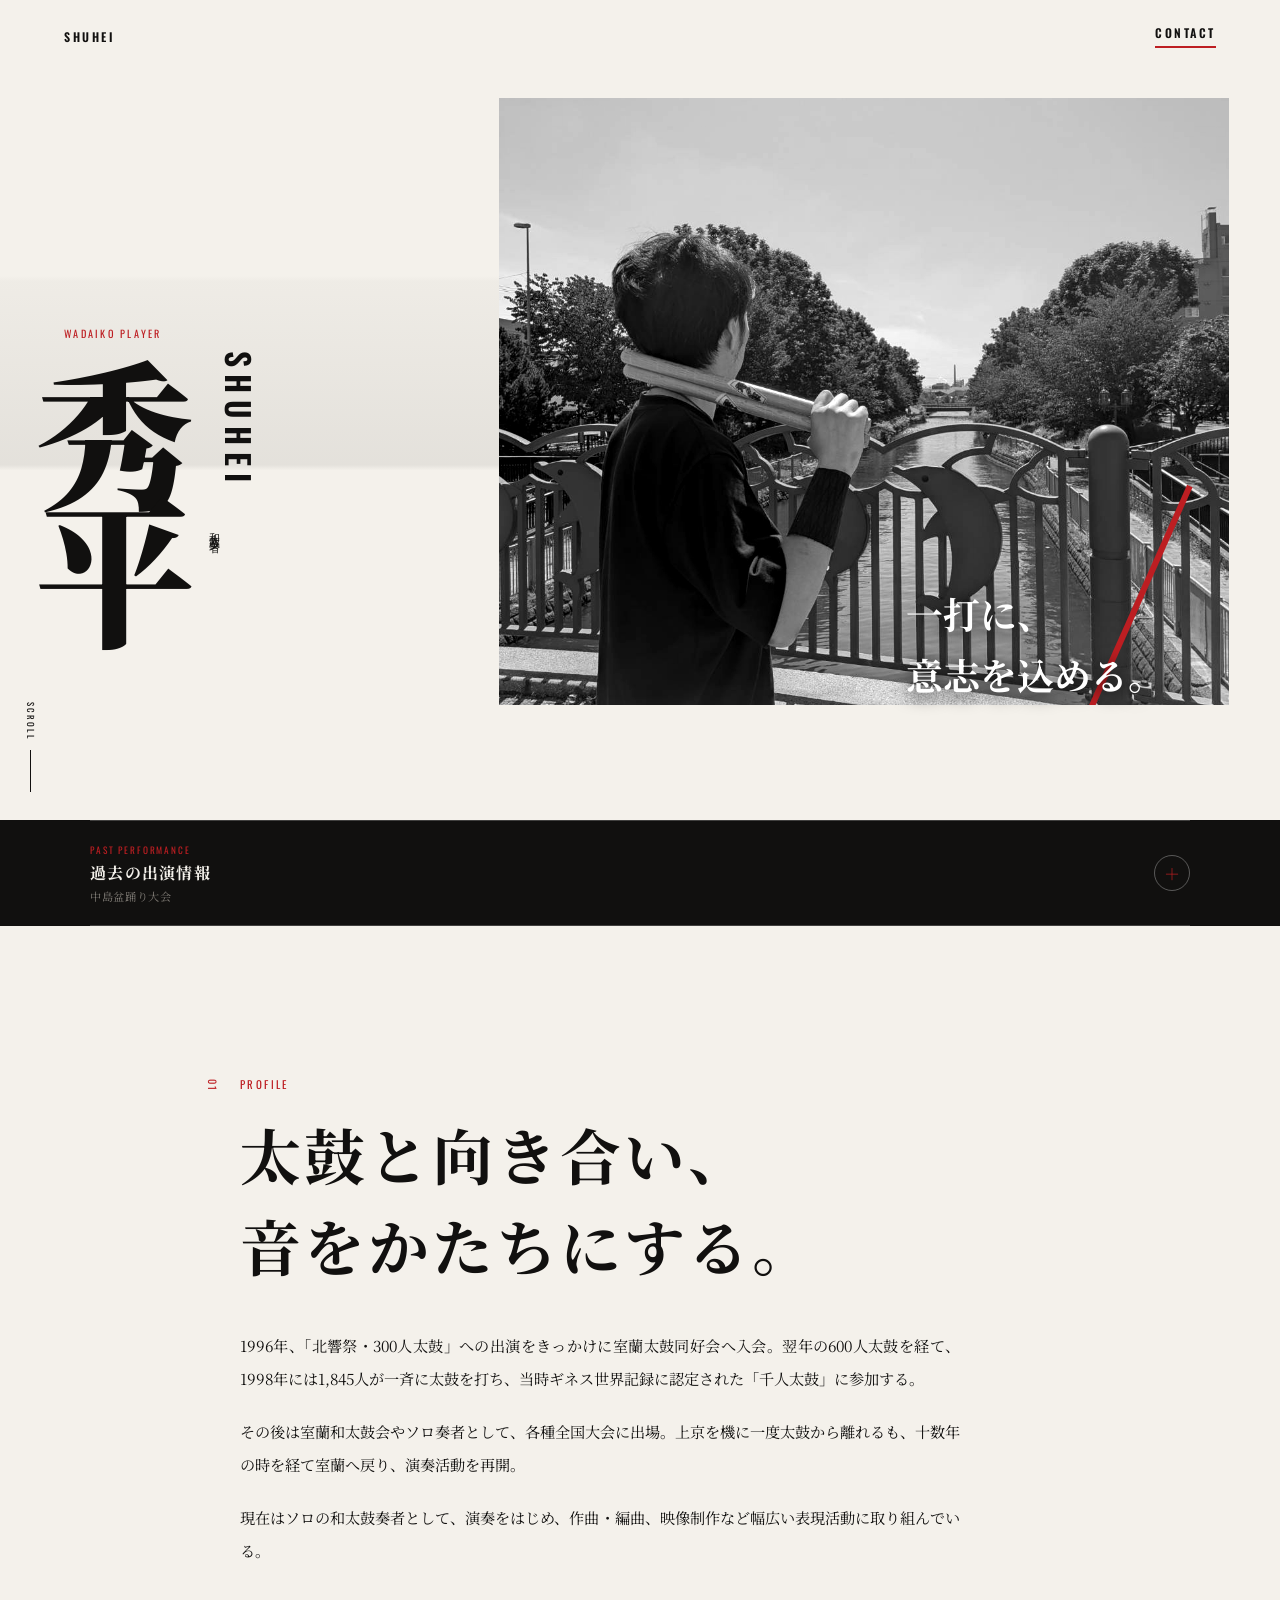
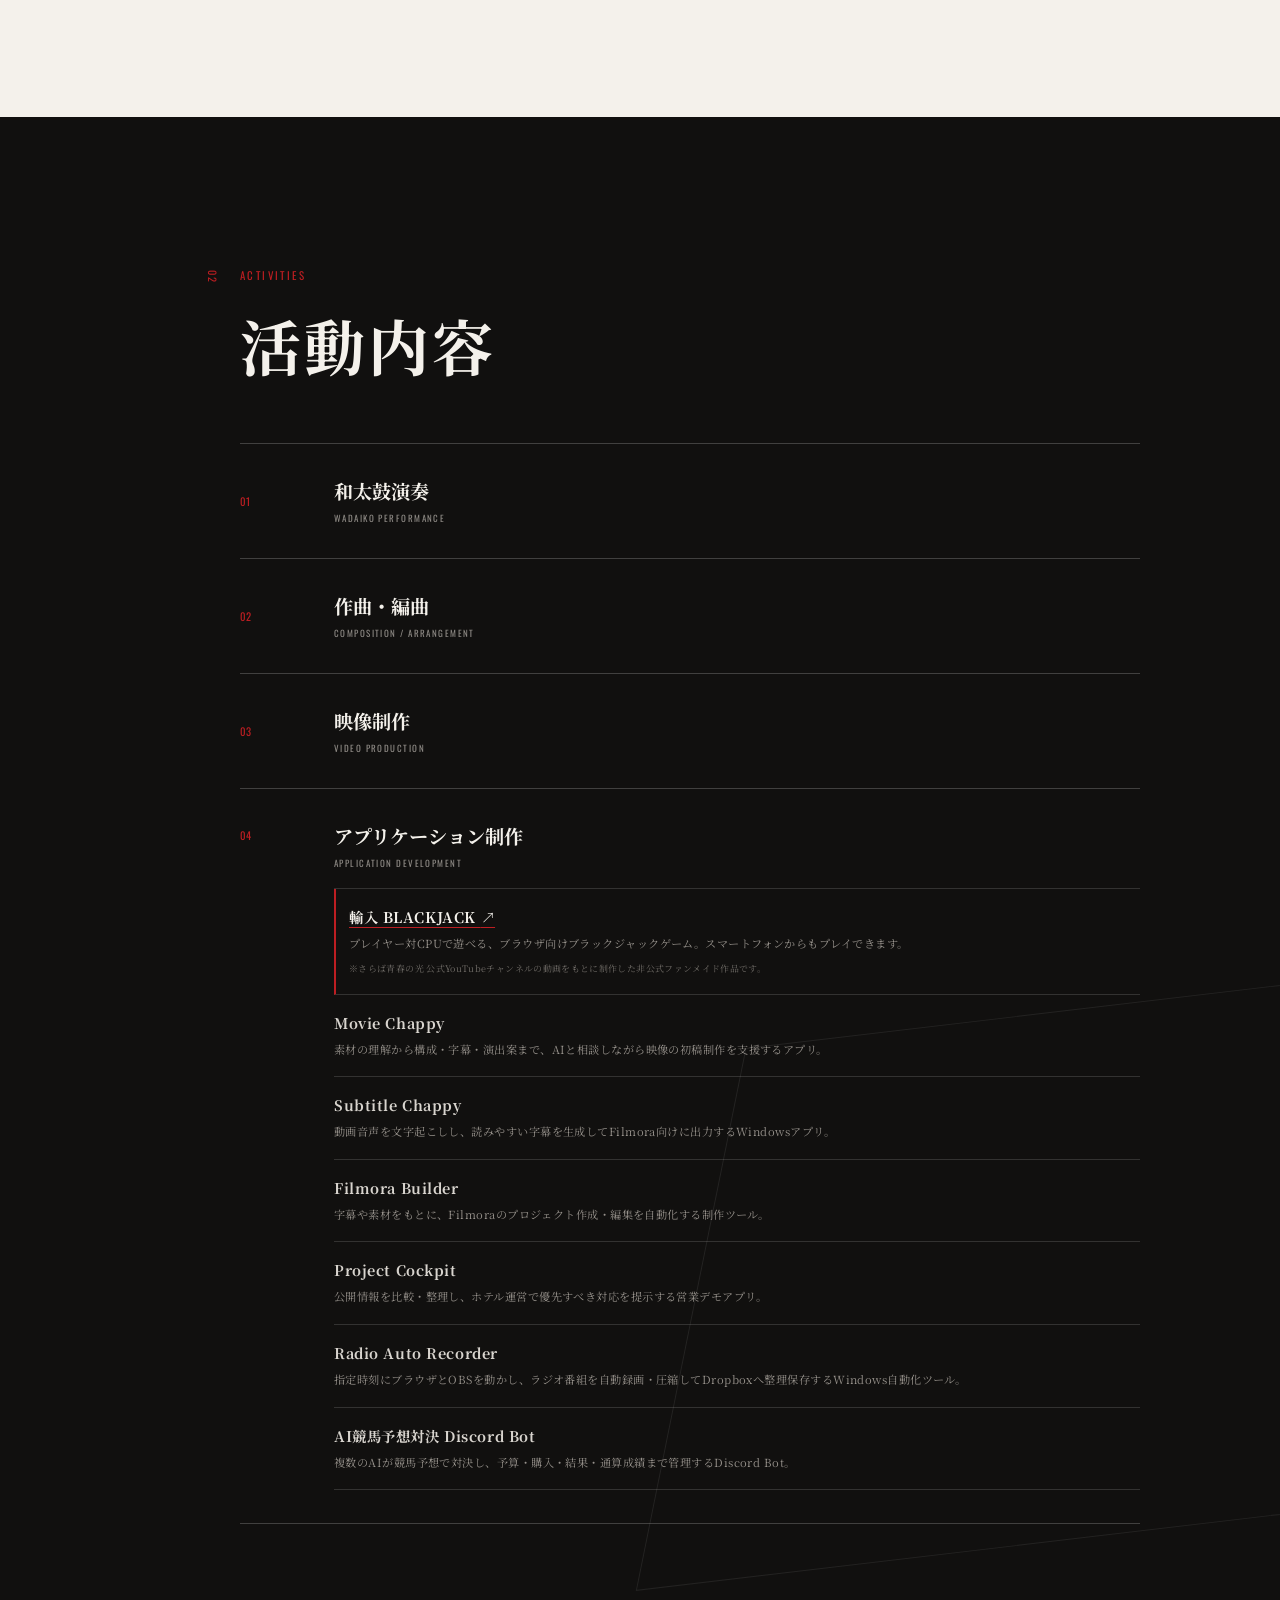
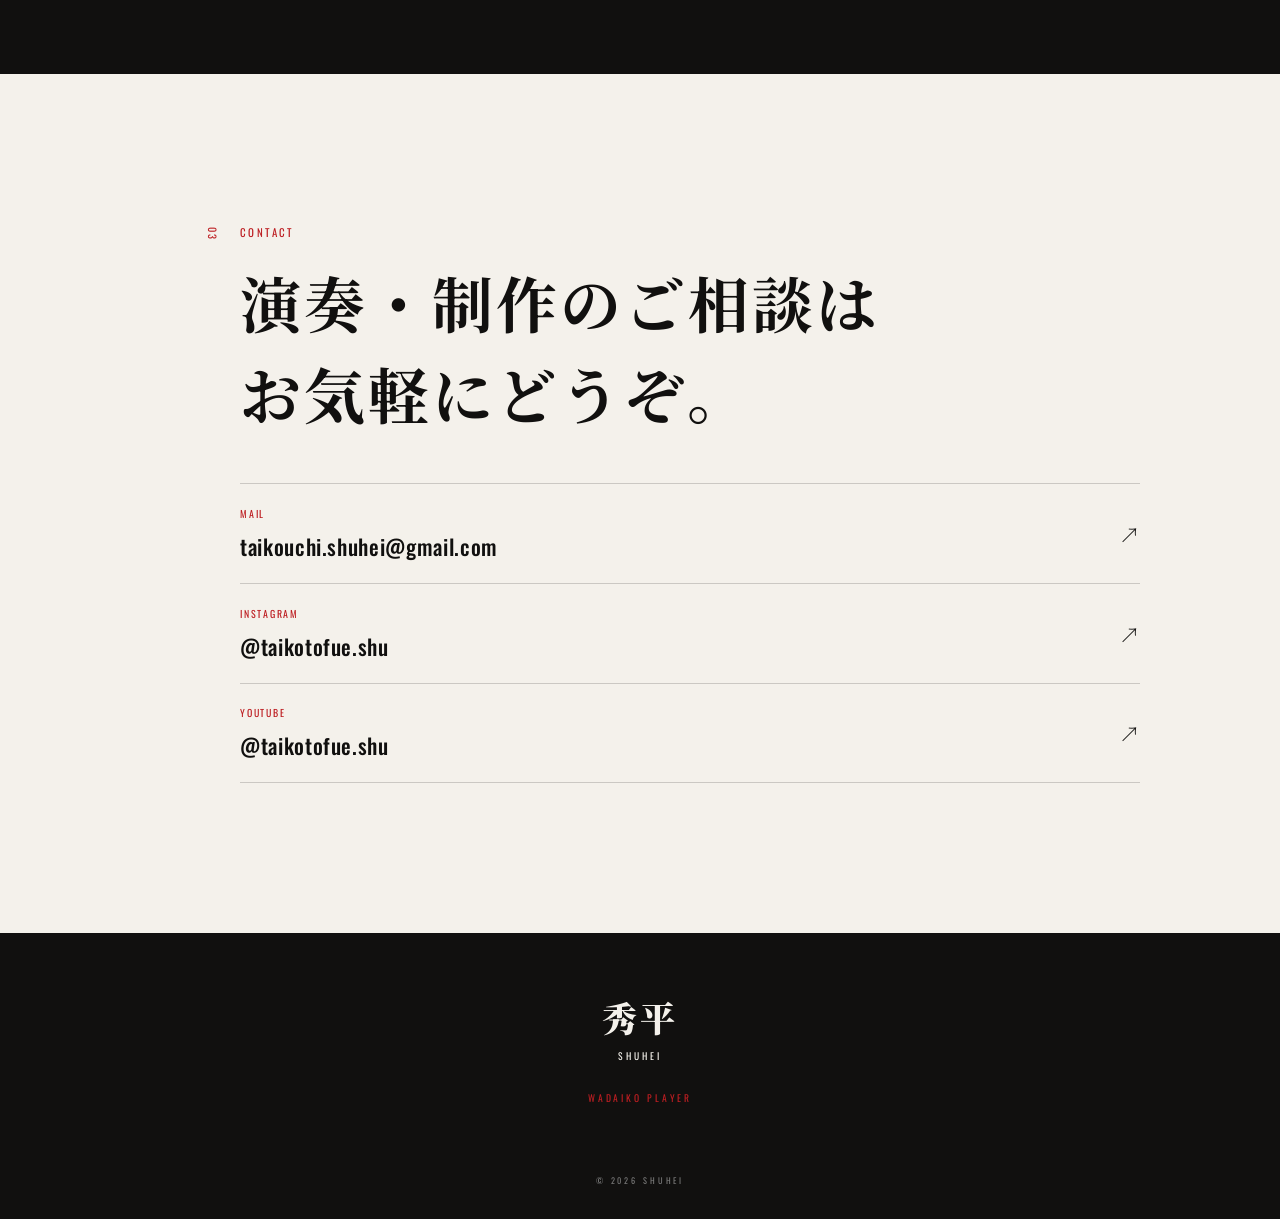
==== commit 146204f1: "Move past event into compact menu" ====
--- a/index.html
+++ b/index.html
@@ -6,7 +6,7 @@
     <meta name="theme-color" content="#f4f1eb" />
     <meta name="description" content="和太鼓奏者・秀平の公式プロフィール。和太鼓演奏、作曲・編曲、映像制作。" />
     <title>秀平 SHUHEI｜和太鼓奏者</title>
-    <link rel="stylesheet" href="styles.css?v=20260823-activity-number" />
+    <link rel="stylesheet" href="styles.css?v=20260825-past-menu" />
     <script src="script.js" defer></script>
   </head>
   <body>
@@ -36,36 +36,43 @@
         </div>
 
         <p class="hero-statement">一打に、<br />意志を込める。</p>
-        <a class="scroll-cue" href="#schedule" aria-label="出演スケジュールへスクロール">SCROLL <span></span></a>
+        <a class="scroll-cue" href="#schedule" aria-label="過去の出演情報へスクロール">SCROLL <span></span></a>
       </section>
 
-      <section class="schedule schedule-ended" id="schedule" aria-labelledby="schedule-title">
-        <div class="schedule-copy">
-          <p class="schedule-kicker">PAST PERFORMANCE</p>
-          <p class="schedule-status">開催終了</p>
-          <h2 class="schedule-title" id="schedule-title">中島盆踊り大会</h2>
-          <p class="schedule-lead">両日とも、開催時間中は秀平が和太鼓を演奏しています。</p>
-          <dl class="schedule-details">
-            <div><dt>開催日</dt><dd>2026.08.15 <span>土</span> — 08.16 <span>日</span></dd></div>
-            <div class="event-time"><dt>時間</dt><dd><strong>16:00</strong> 開場<br /><strong>17:15</strong> 子ども盆踊り<br /><strong>18:20</strong> 大人盆踊り<br /><strong>20:00</strong> 終了</dd></div>
-            <div><dt>会場</dt><dd>中島・お元気広場</dd></div>
-            <div><dt>料金</dt><dd>入場無料</dd></div>
-          </dl>
-          <div class="schedule-map">
-            <iframe
-              title="中島・お元気広場の地図"
-              src="https://www.google.com/maps?q=%E5%8C%97%E6%B5%B7%E9%81%93%E5%AE%A4%E8%98%AD%E5%B8%82%E4%B8%AD%E5%B3%B6%E7%94%BA1%E4%B8%81%E7%9B%AE30&output=embed"
-              loading="lazy"
-              referrerpolicy="no-referrer-when-downgrade"
-            ></iframe>
-            <a href="https://www.google.com/maps/search/?api=1&amp;query=%E4%B8%AD%E5%B3%B6%E3%83%BB%E3%81%8A%E5%85%83%E6%B0%97%E5%BA%83%E5%A0%B4%20%E5%8C%97%E6%B5%B7%E9%81%93%E5%AE%A4%E8%98%AD%E5%B8%82%E4%B8%AD%E5%B3%B6%E7%94%BA1%E4%B8%81%E7%9B%AE30" target="_blank" rel="noopener noreferrer">
-              Googleマップで見る <span aria-hidden="true">↗</span>
-            </a>
+      <section class="past-performances" id="schedule" aria-labelledby="past-performances-label">
+        <details>
+          <summary id="past-performances-label">
+            <span><small>PAST PERFORMANCE</small><strong>過去の出演情報</strong><em>中島盆踊り大会</em></span>
+            <i aria-hidden="true">＋</i>
+          </summary>
+          <div class="schedule schedule-ended">
+            <div class="schedule-copy">
+              <p class="schedule-status">開催終了</p>
+              <h2 class="schedule-title" id="schedule-title">中島盆踊り大会</h2>
+              <p class="schedule-lead">両日とも、開催時間中は秀平が和太鼓を演奏しました。</p>
+              <dl class="schedule-details">
+                <div><dt>開催日</dt><dd>2026.08.15 <span>土</span> — 08.16 <span>日</span></dd></div>
+                <div class="event-time"><dt>時間</dt><dd><strong>16:00</strong> 開場<br /><strong>17:15</strong> 子ども盆踊り<br /><strong>18:20</strong> 大人盆踊り<br /><strong>20:00</strong> 終了</dd></div>
+                <div><dt>会場</dt><dd>中島・お元気広場</dd></div>
+                <div><dt>料金</dt><dd>入場無料</dd></div>
+              </dl>
+              <div class="schedule-map">
+                <iframe
+                  title="中島・お元気広場の地図"
+                  src="https://www.google.com/maps?q=%E5%8C%97%E6%B5%B7%E9%81%93%E5%AE%A4%E8%98%AD%E5%B8%82%E4%B8%AD%E5%B3%B6%E7%94%BA1%E4%B8%81%E7%9B%AE30&output=embed"
+                  loading="lazy"
+                  referrerpolicy="no-referrer-when-downgrade"
+                ></iframe>
+                <a href="https://www.google.com/maps/search/?api=1&amp;query=%E4%B8%AD%E5%B3%B6%E3%83%BB%E3%81%8A%E5%85%83%E6%B0%97%E5%BA%83%E5%A0%B4%20%E5%8C%97%E6%B5%B7%E9%81%93%E5%AE%A4%E8%98%AD%E5%B8%82%E4%B8%AD%E5%B3%B6%E7%94%BA1%E4%B8%81%E7%9B%AE30" target="_blank" rel="noopener noreferrer">
+                  Googleマップで見る <span aria-hidden="true">↗</span>
+                </a>
+              </div>
+            </div>
+            <figure class="schedule-poster">
+              <img src="assets/schedule-nakajima-bonodori-2026.jpg" alt="2026年8月15日・16日開催、中島盆踊り大会の告知ポスター" />
+            </figure>
           </div>
-        </div>
-        <figure class="schedule-poster">
-          <img src="assets/schedule-nakajima-bonodori-2026.jpg" alt="2026年8月15日・16日開催、中島盆踊り大会の告知ポスター" />
-        </figure>
+        </details>
       </section>
 
       <section class="profile section" id="profile" aria-labelledby="profile-title">
--- a/styles.css
+++ b/styles.css
@@ -12,6 +12,17 @@
 .site-header { position:absolute; z-index:10; top:0; left:0; width:100%; display:flex; justify-content:space-between; align-items:center; padding:24px clamp(22px,5vw,72px); font-family:Oswald,sans-serif; letter-spacing:.16em; }
 .brand,.header-contact { text-decoration:none; font-size:.75rem; font-weight:600; }
 .header-contact { border-bottom:2px solid var(--red); padding-bottom:5px; }
+.past-performances { background:var(--ink); color:var(--paper); padding:0 clamp(20px,6vw,72px); }
+.past-performances details { max-width:1100px; margin:0 auto; border-top:1px solid rgba(255,255,255,.2); border-bottom:1px solid rgba(255,255,255,.2); }
+.past-performances summary { min-height:104px; display:flex; align-items:center; justify-content:space-between; gap:20px; padding:21px 0; cursor:pointer; list-style:none; }
+.past-performances summary::-webkit-details-marker { display:none; }
+.past-performances summary > span { min-width:0; display:grid; gap:4px; }
+.past-performances summary small { color:var(--red); font-family:Oswald,sans-serif; font-size:.58rem; letter-spacing:.2em; }
+.past-performances summary strong { font-size:1rem; letter-spacing:.08em; }
+.past-performances summary em { color:#807c76; font-style:normal; font-size:.7rem; letter-spacing:.06em; }
+.past-performances summary i { flex:0 0 auto; display:grid; place-items:center; width:36px; height:36px; border:1px solid rgba(255,255,255,.3); border-radius:50%; color:var(--red); font-style:normal; transition:transform .2s; }
+.past-performances details[open] summary i { transform:rotate(45deg); }
+.past-performances .schedule { min-height:0; margin:0 calc(clamp(20px,6vw,72px) * -1); padding:48px clamp(20px,6vw,72px) 60px; }
 .schedule { min-height:100svh; padding:100px clamp(22px,5vw,72px) 54px; display:grid; align-items:center; gap:34px; background:var(--ink); color:var(--paper); position:relative; overflow:hidden; }
 .schedule::before { content:""; position:absolute; inset:auto -20% -18% 28%; height:46%; border:1px solid rgba(255,255,255,.09); transform:rotate(-8deg); }
 .schedule-copy,.schedule-poster { position:relative; z-index:1; }
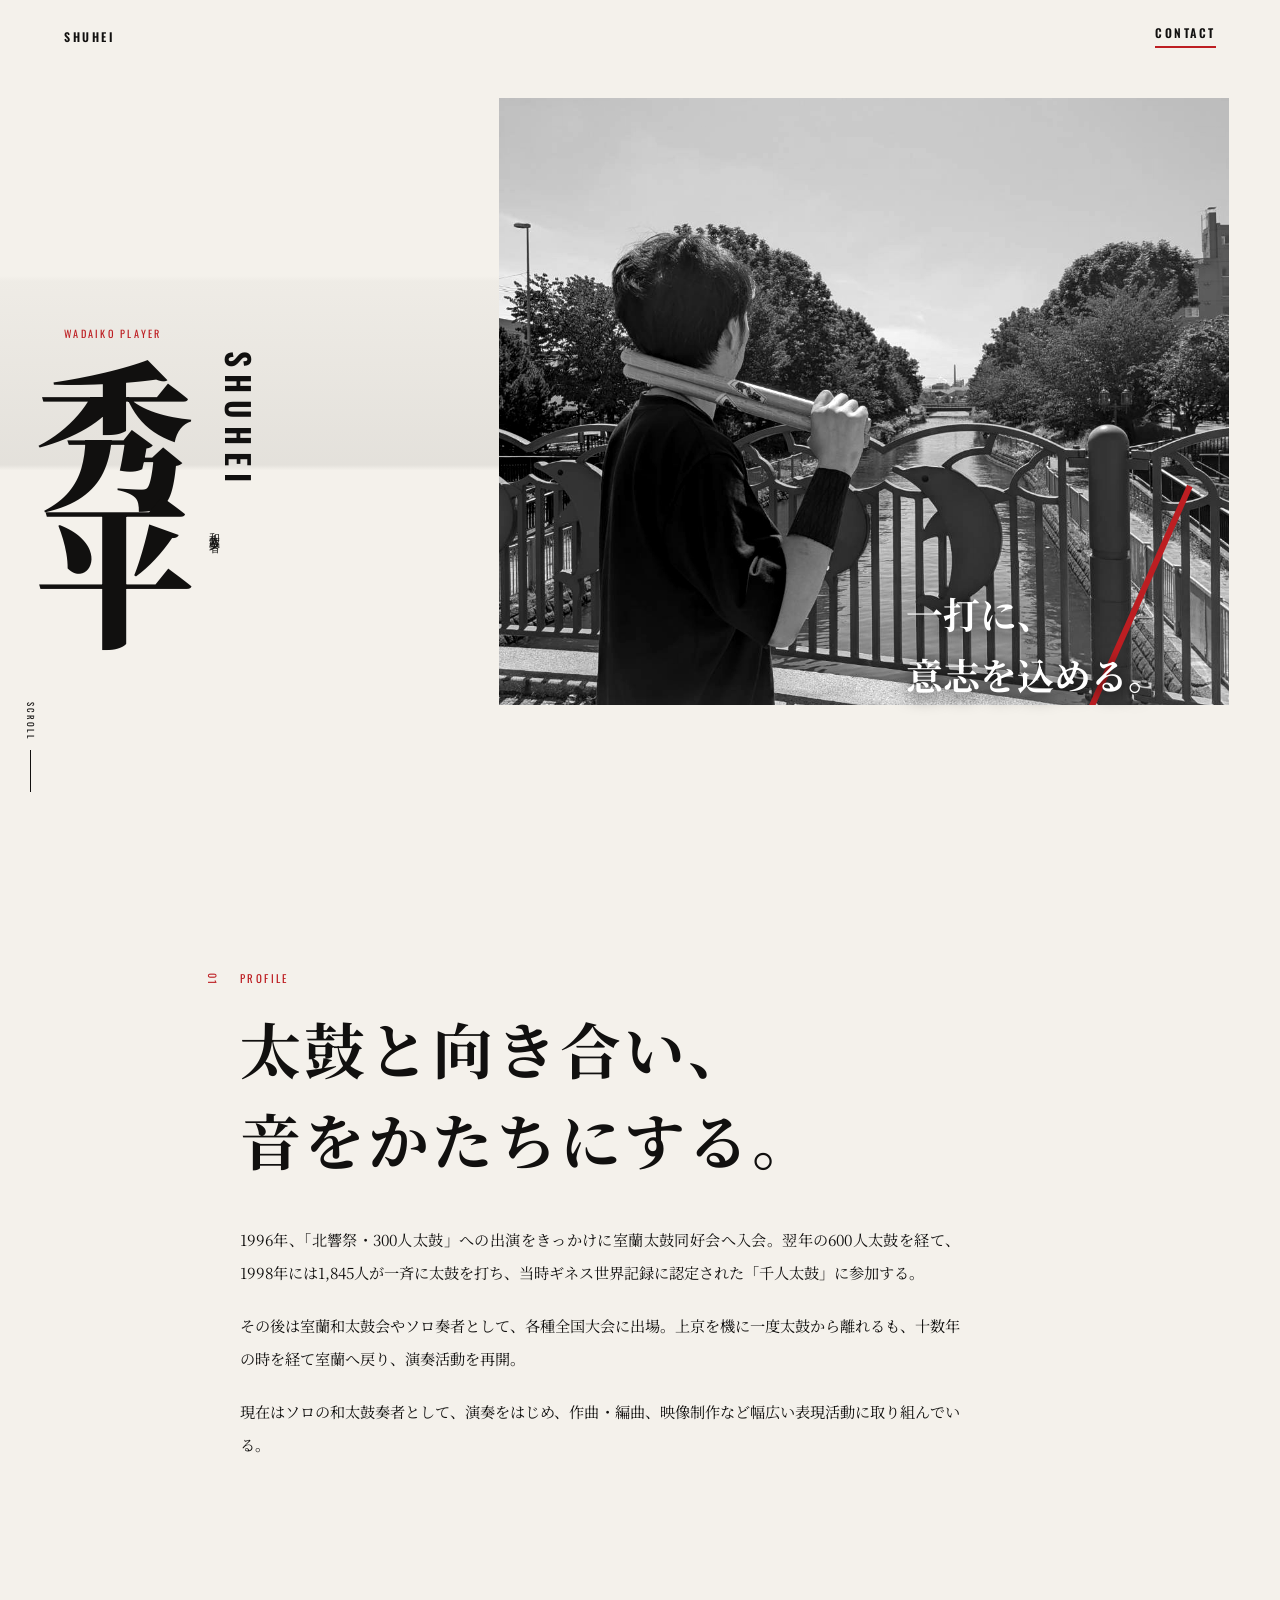
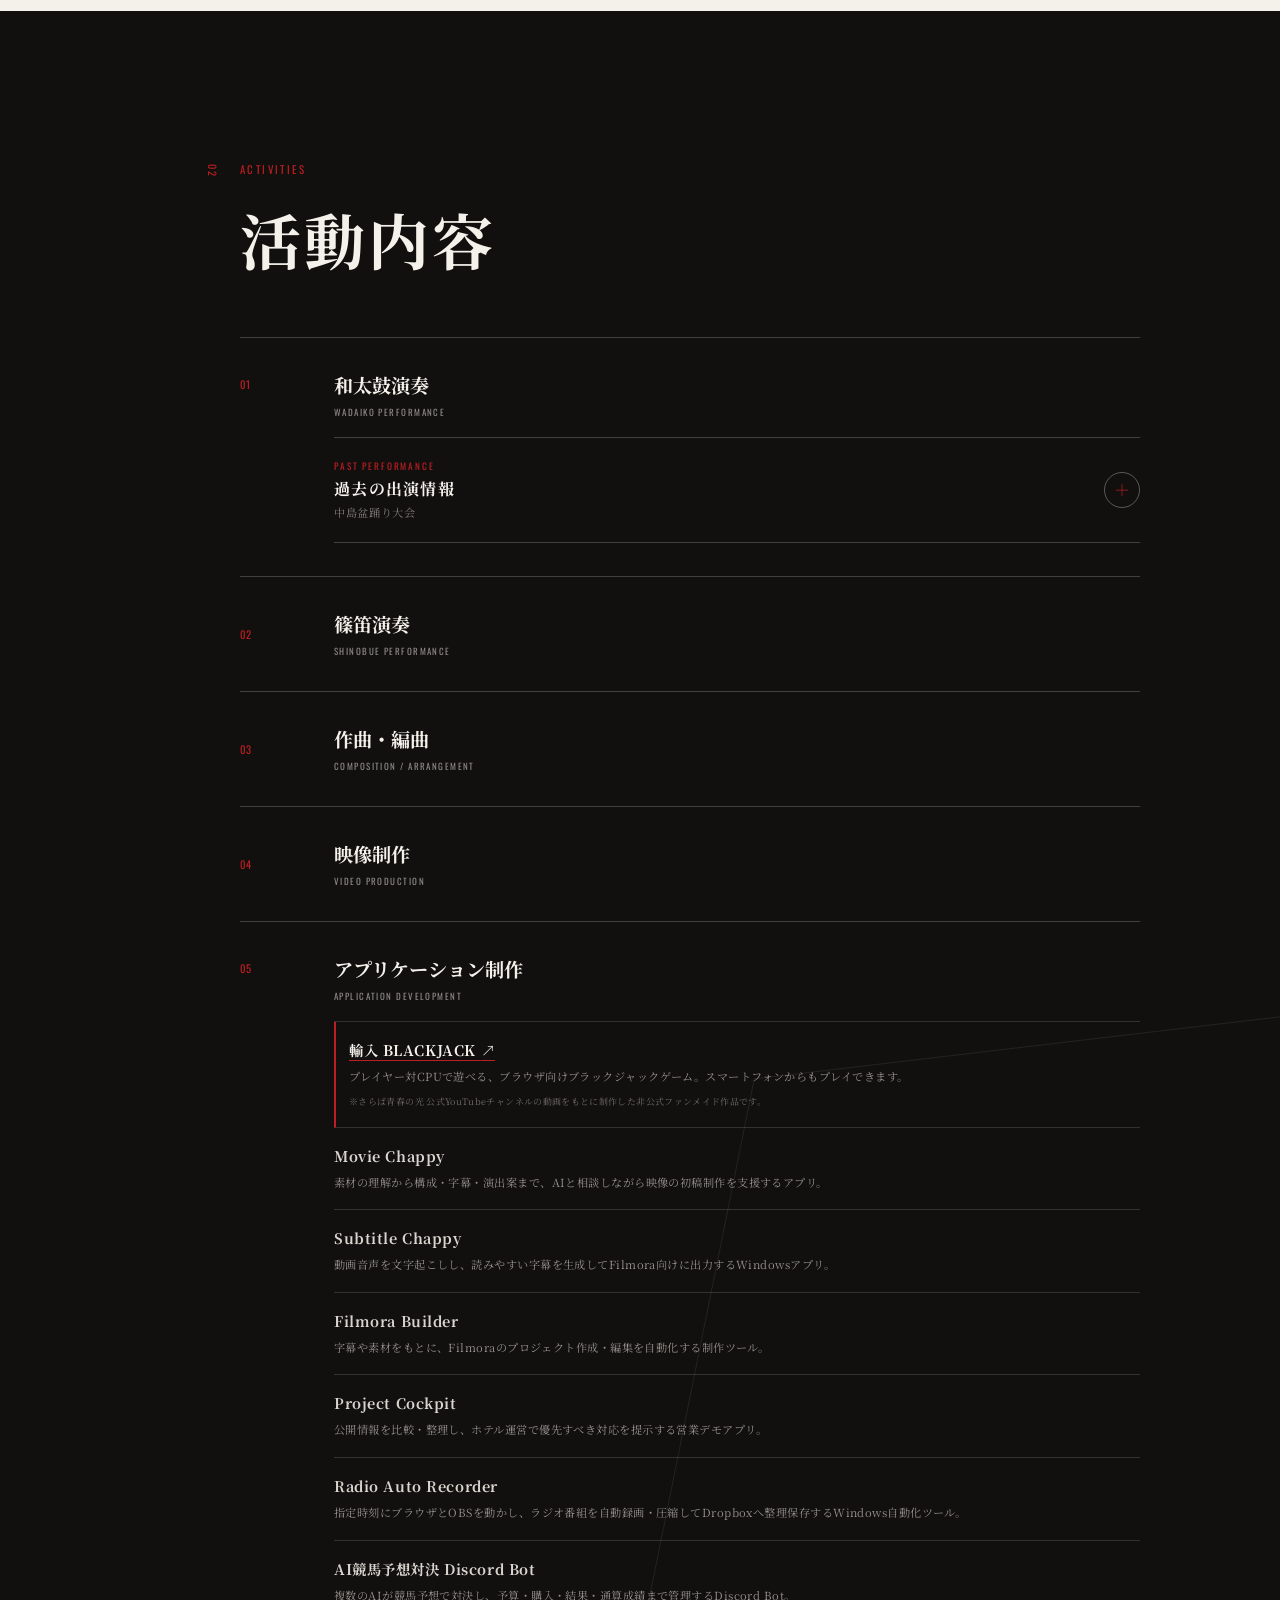
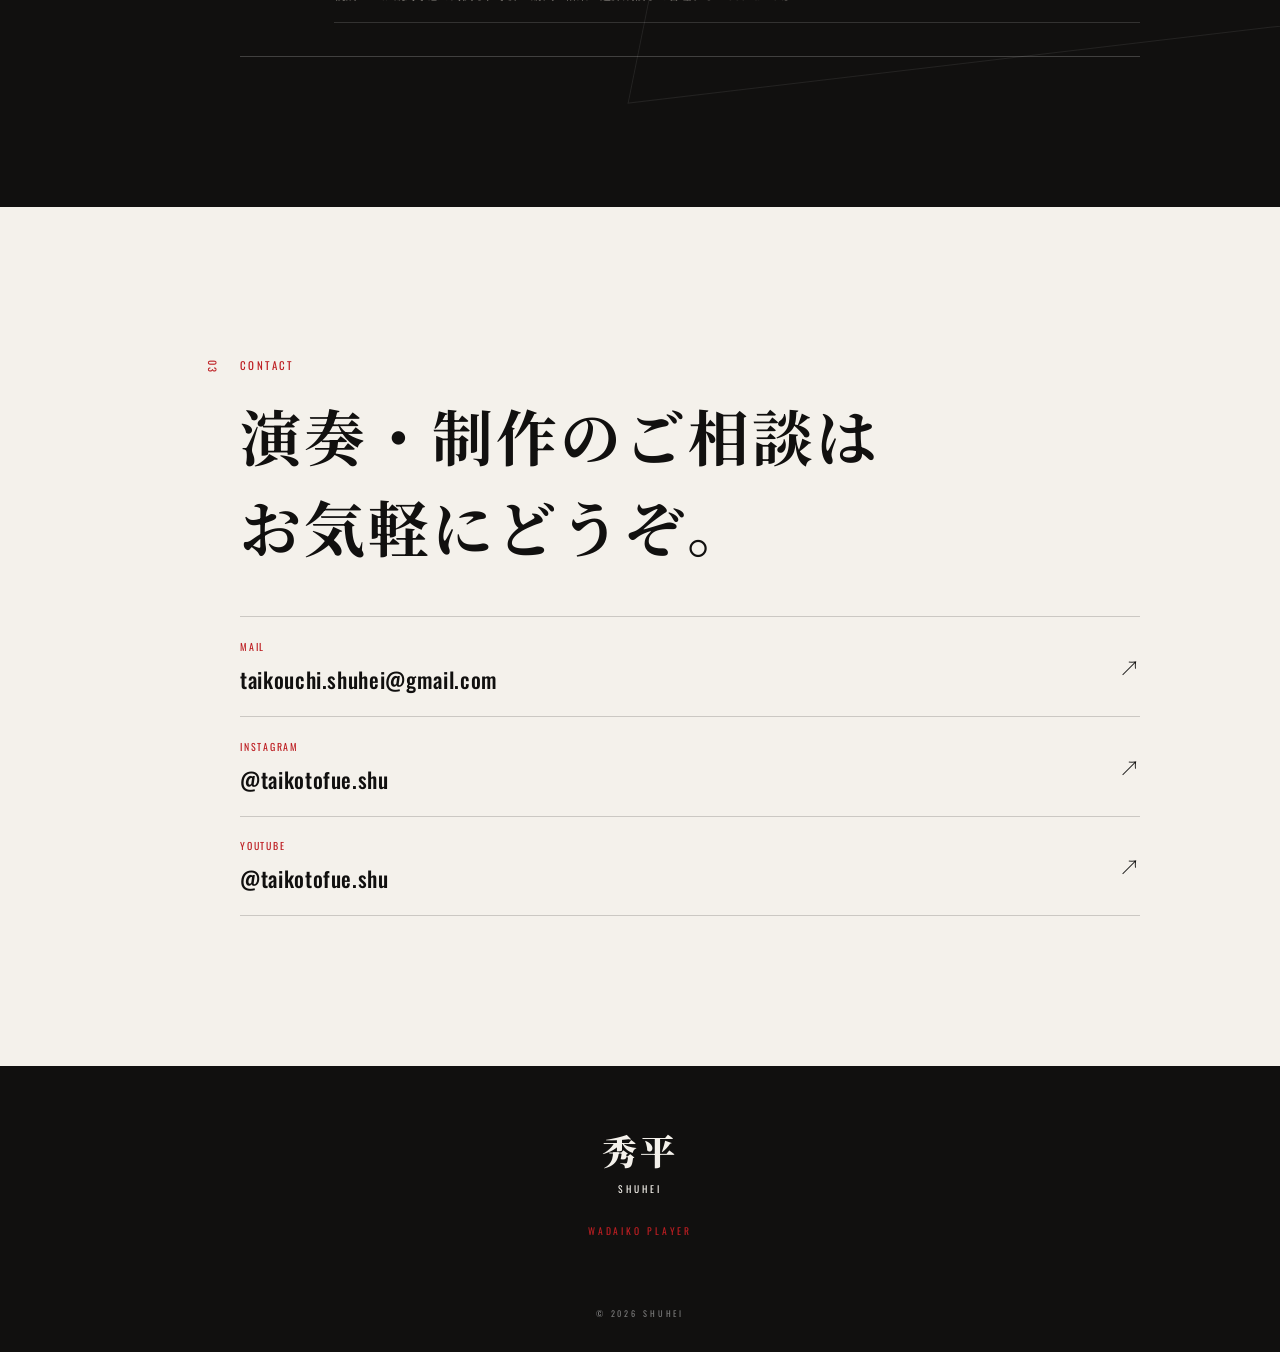
==== commit 346e6eba: "Nest past event under performance activities" ====
--- a/index.html
+++ b/index.html
@@ -6,7 +6,7 @@
     <meta name="theme-color" content="#f4f1eb" />
     <meta name="description" content="和太鼓奏者・秀平の公式プロフィール。和太鼓演奏、作曲・編曲、映像制作。" />
     <title>秀平 SHUHEI｜和太鼓奏者</title>
-    <link rel="stylesheet" href="styles.css?v=20260825-past-menu" />
+    <link rel="stylesheet" href="styles.css?v=20260825-performance-activities" />
     <script src="script.js" defer></script>
   </head>
   <body>
@@ -39,42 +39,6 @@
         <a class="scroll-cue" href="#schedule" aria-label="過去の出演情報へスクロール">SCROLL <span></span></a>
       </section>
 
-      <section class="past-performances" id="schedule" aria-labelledby="past-performances-label">
-        <details>
-          <summary id="past-performances-label">
-            <span><small>PAST PERFORMANCE</small><strong>過去の出演情報</strong><em>中島盆踊り大会</em></span>
-            <i aria-hidden="true">＋</i>
-          </summary>
-          <div class="schedule schedule-ended">
-            <div class="schedule-copy">
-              <p class="schedule-status">開催終了</p>
-              <h2 class="schedule-title" id="schedule-title">中島盆踊り大会</h2>
-              <p class="schedule-lead">両日とも、開催時間中は秀平が和太鼓を演奏しました。</p>
-              <dl class="schedule-details">
-                <div><dt>開催日</dt><dd>2026.08.15 <span>土</span> — 08.16 <span>日</span></dd></div>
-                <div class="event-time"><dt>時間</dt><dd><strong>16:00</strong> 開場<br /><strong>17:15</strong> 子ども盆踊り<br /><strong>18:20</strong> 大人盆踊り<br /><strong>20:00</strong> 終了</dd></div>
-                <div><dt>会場</dt><dd>中島・お元気広場</dd></div>
-                <div><dt>料金</dt><dd>入場無料</dd></div>
-              </dl>
-              <div class="schedule-map">
-                <iframe
-                  title="中島・お元気広場の地図"
-                  src="https://www.google.com/maps?q=%E5%8C%97%E6%B5%B7%E9%81%93%E5%AE%A4%E8%98%AD%E5%B8%82%E4%B8%AD%E5%B3%B6%E7%94%BA1%E4%B8%81%E7%9B%AE30&output=embed"
-                  loading="lazy"
-                  referrerpolicy="no-referrer-when-downgrade"
-                ></iframe>
-                <a href="https://www.google.com/maps/search/?api=1&amp;query=%E4%B8%AD%E5%B3%B6%E3%83%BB%E3%81%8A%E5%85%83%E6%B0%97%E5%BA%83%E5%A0%B4%20%E5%8C%97%E6%B5%B7%E9%81%93%E5%AE%A4%E8%98%AD%E5%B8%82%E4%B8%AD%E5%B3%B6%E7%94%BA1%E4%B8%81%E7%9B%AE30" target="_blank" rel="noopener noreferrer">
-                  Googleマップで見る <span aria-hidden="true">↗</span>
-                </a>
-              </div>
-            </div>
-            <figure class="schedule-poster">
-              <img src="assets/schedule-nakajima-bonodori-2026.jpg" alt="2026年8月15日・16日開催、中島盆踊り大会の告知ポスター" />
-            </figure>
-          </div>
-        </details>
-      </section>
-
       <section class="profile section" id="profile" aria-labelledby="profile-title">
         <p class="section-number">01</p>
         <div>
@@ -94,10 +58,38 @@
           <p class="section-en">ACTIVITIES</p>
           <h2 id="activities-title">活動内容</h2>
           <ol class="activity-list">
-            <li><span class="activity-no">01</span><div><h3>和太鼓演奏</h3><p>WADAIKO PERFORMANCE</p></div></li>
-            <li><span class="activity-no">02</span><div><h3>作曲・編曲</h3><p>COMPOSITION / ARRANGEMENT</p></div></li>
-            <li><span class="activity-no">03</span><div><h3>映像制作</h3><p>VIDEO PRODUCTION</p></div></li>
-            <li class="application-activity"><span class="activity-no">04</span><div><h3>アプリケーション制作</h3><p>APPLICATION DEVELOPMENT</p><div class="application-works" aria-label="制作実績">
+            <li class="performance-activity"><span class="activity-no">01</span><div><h3>和太鼓演奏</h3><p>WADAIKO PERFORMANCE</p>
+              <div class="past-performances activity-past-performance" id="schedule">
+                <details>
+                  <summary id="past-performances-label">
+                    <span><small>PAST PERFORMANCE</small><strong>過去の出演情報</strong><em>中島盆踊り大会</em></span>
+                    <i aria-hidden="true">＋</i>
+                  </summary>
+                  <div class="schedule schedule-ended">
+                    <div class="schedule-copy">
+                      <p class="schedule-status">開催終了</p>
+                      <h2 class="schedule-title" id="schedule-title">中島盆踊り大会</h2>
+                      <p class="schedule-lead">両日とも、開催時間中は秀平が和太鼓と篠笛を演奏しました。</p>
+                      <dl class="schedule-details">
+                        <div><dt>開催日</dt><dd>2026.08.15 <span>土</span> — 08.16 <span>日</span></dd></div>
+                        <div class="event-time"><dt>時間</dt><dd><strong>16:00</strong> 開場<br /><strong>17:15</strong> 子ども盆踊り<br /><strong>18:20</strong> 大人盆踊り<br /><strong>20:00</strong> 終了</dd></div>
+                        <div><dt>会場</dt><dd>中島・お元気広場</dd></div>
+                        <div><dt>料金</dt><dd>入場無料</dd></div>
+                      </dl>
+                      <div class="schedule-map">
+                        <iframe title="中島・お元気広場の地図" src="https://www.google.com/maps?q=%E5%8C%97%E6%B5%B7%E9%81%93%E5%AE%A4%E8%98%AD%E5%B8%82%E4%B8%AD%E5%B3%B6%E7%94%BA1%E4%B8%81%E7%9B%AE30&output=embed" loading="lazy" referrerpolicy="no-referrer-when-downgrade"></iframe>
+                        <a href="https://www.google.com/maps/search/?api=1&amp;query=%E4%B8%AD%E5%B3%B6%E3%83%BB%E3%81%8A%E5%85%83%E6%B0%97%E5%BA%83%E5%A0%B4%20%E5%8C%97%E6%B5%B7%E9%81%93%E5%AE%A4%E8%98%AD%E5%B8%82%E4%B8%AD%E5%B3%B6%E7%94%BA1%E4%B8%81%E7%9B%AE30" target="_blank" rel="noopener noreferrer">Googleマップで見る <span aria-hidden="true">↗</span></a>
+                      </div>
+                    </div>
+                    <figure class="schedule-poster"><img src="assets/schedule-nakajima-bonodori-2026.jpg" alt="2026年8月15日・16日開催、中島盆踊り大会の告知ポスター" /></figure>
+                  </div>
+                </details>
+              </div>
+            </div></li>
+            <li><span class="activity-no">02</span><div><h3>篠笛演奏</h3><p>SHINOBUE PERFORMANCE</p></div></li>
+            <li><span class="activity-no">03</span><div><h3>作曲・編曲</h3><p>COMPOSITION / ARRANGEMENT</p></div></li>
+            <li><span class="activity-no">04</span><div><h3>映像制作</h3><p>VIDEO PRODUCTION</p></div></li>
+            <li class="application-activity"><span class="activity-no">05</span><div><h3>アプリケーション制作</h3><p>APPLICATION DEVELOPMENT</p><div class="application-works" aria-label="制作実績">
               <article class="application-work featured-work">
                 <h4><a href="https://shu-project-5296.github.io/import-blackjack/" target="_blank" rel="noopener noreferrer">輸入 BLACKJACK <span aria-hidden="true">↗</span></a></h4>
                 <p>プレイヤー対CPUで遊べる、ブラウザ向けブラックジャックゲーム。スマートフォンからもプレイできます。</p>
--- a/styles.css
+++ b/styles.css
@@ -90,6 +90,11 @@
 .works-content { position:relative; z-index:1; }
 .activity-list { list-style:none; margin:52px 0 0; padding:0; border-top:1px solid rgba(255,255,255,.2); }
 .activity-list li { display:grid; grid-template-columns:46px 1fr; align-items:center; gap:14px; padding:26px 0; border-bottom:1px solid rgba(255,255,255,.2); }
+.activity-list .performance-activity { align-items:start; }
+.performance-activity > .activity-no { margin-top:5px; }
+.activity-past-performance { margin-top:18px; padding:0; background:transparent; }
+.activity-past-performance details { max-width:none; }
+.activity-past-performance .schedule { margin:0; padding:36px 0 48px; }
 .activity-list .application-activity { align-items:start; }
 .application-activity > .activity-no { margin-top:5px; }
 .activity-no { font-family:Oswald,sans-serif; color:var(--red); font-size:.67rem; }
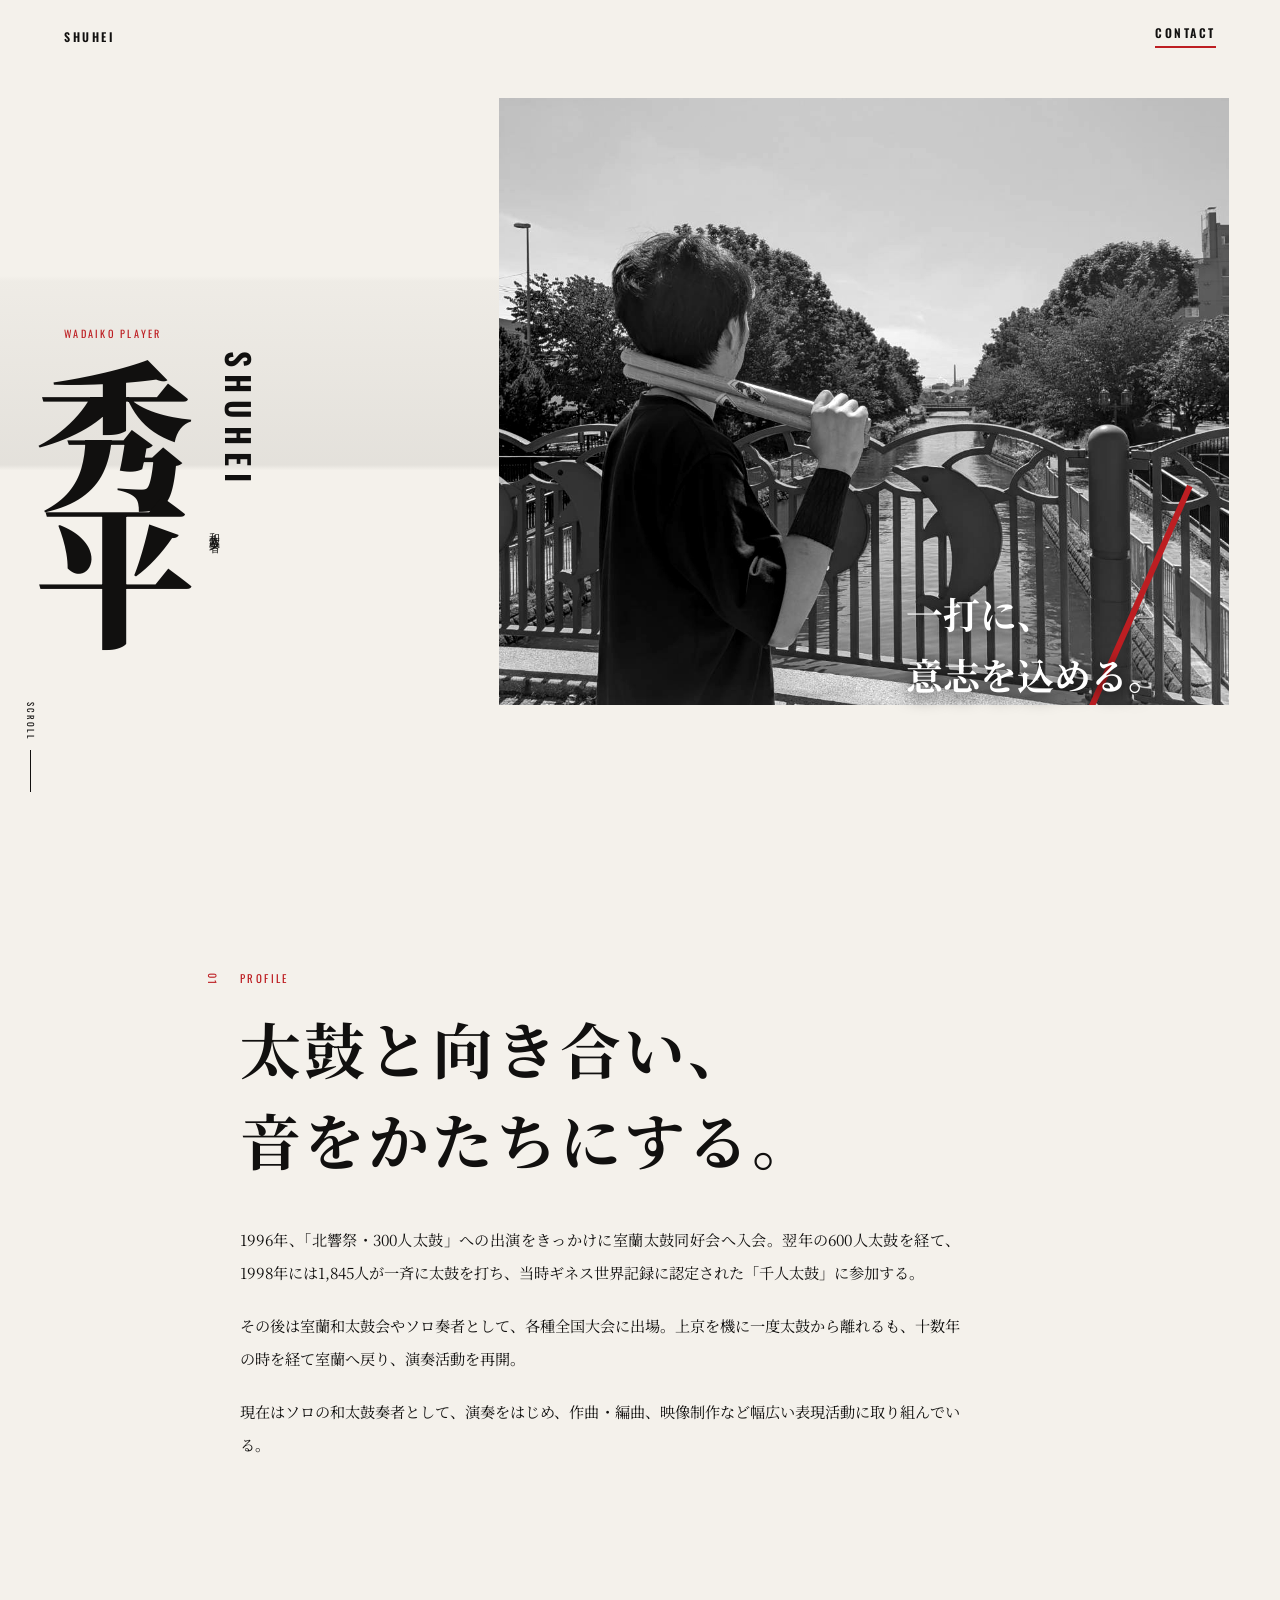
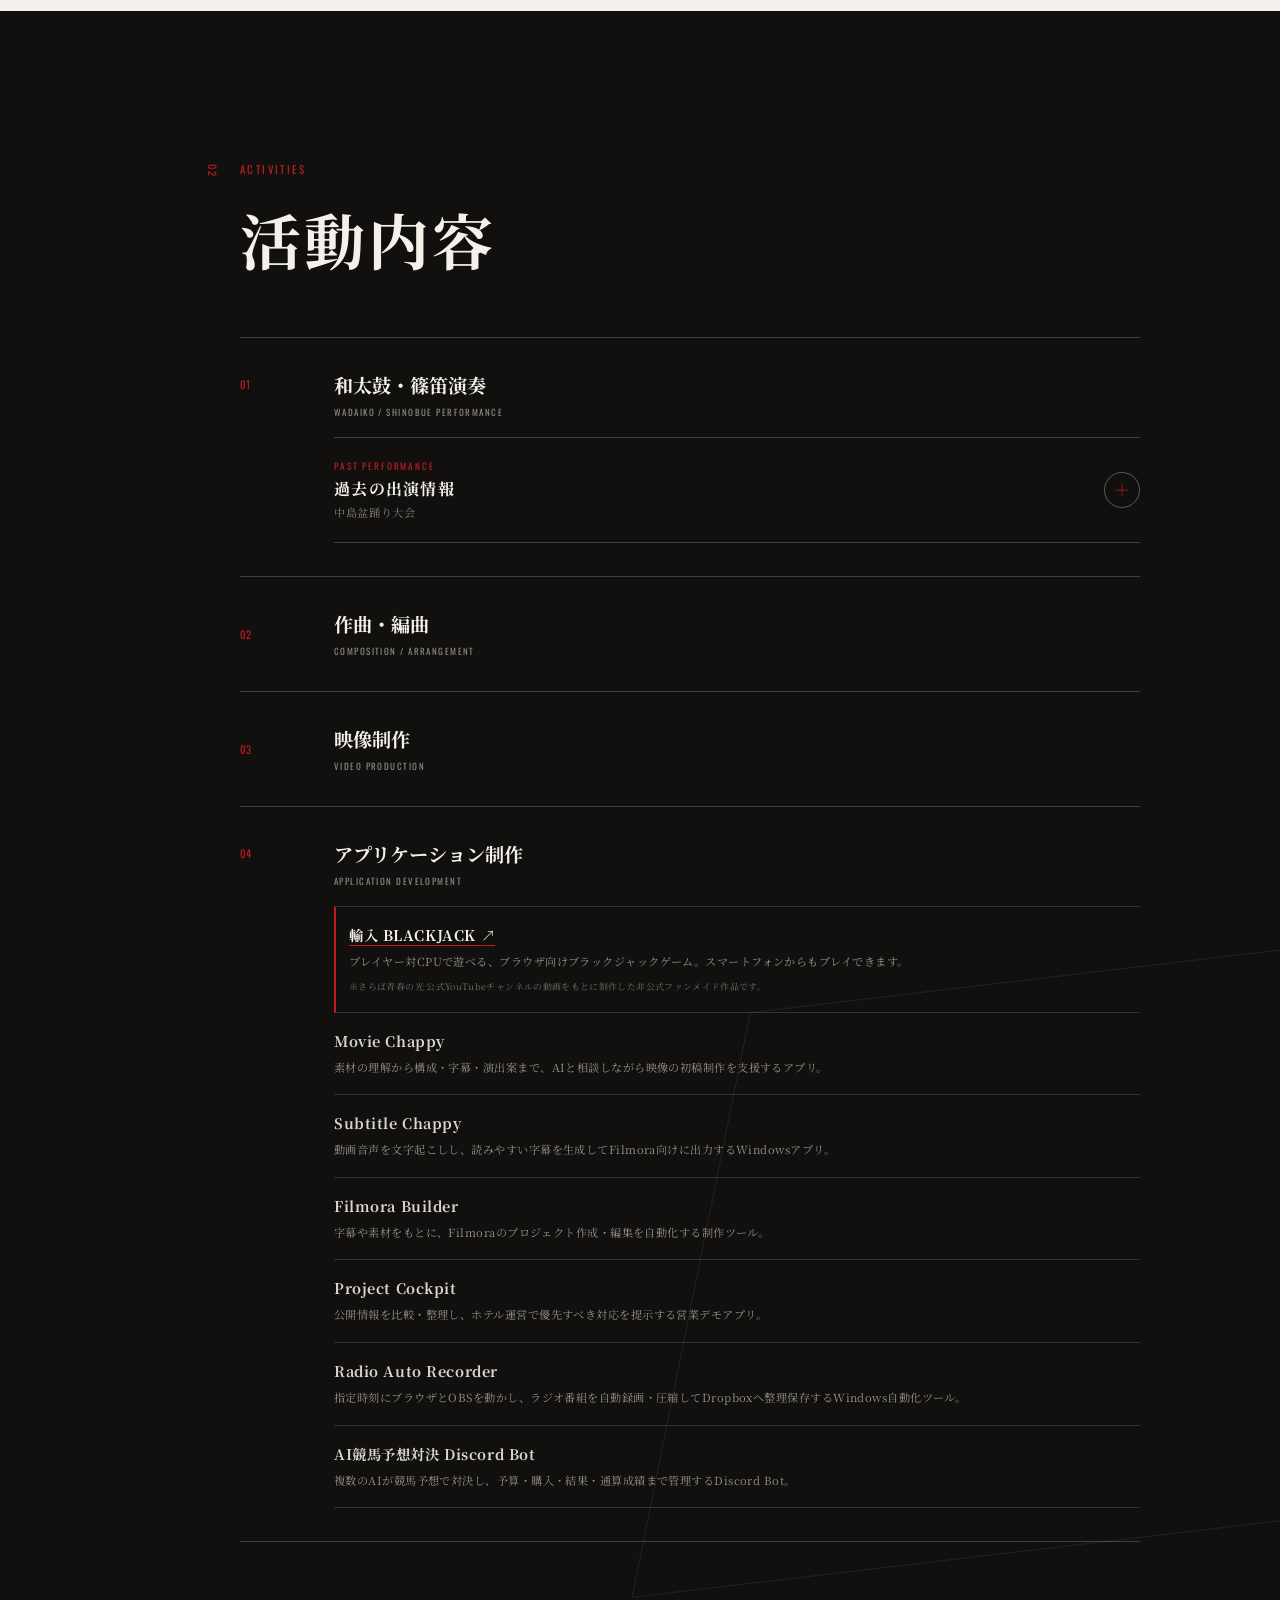
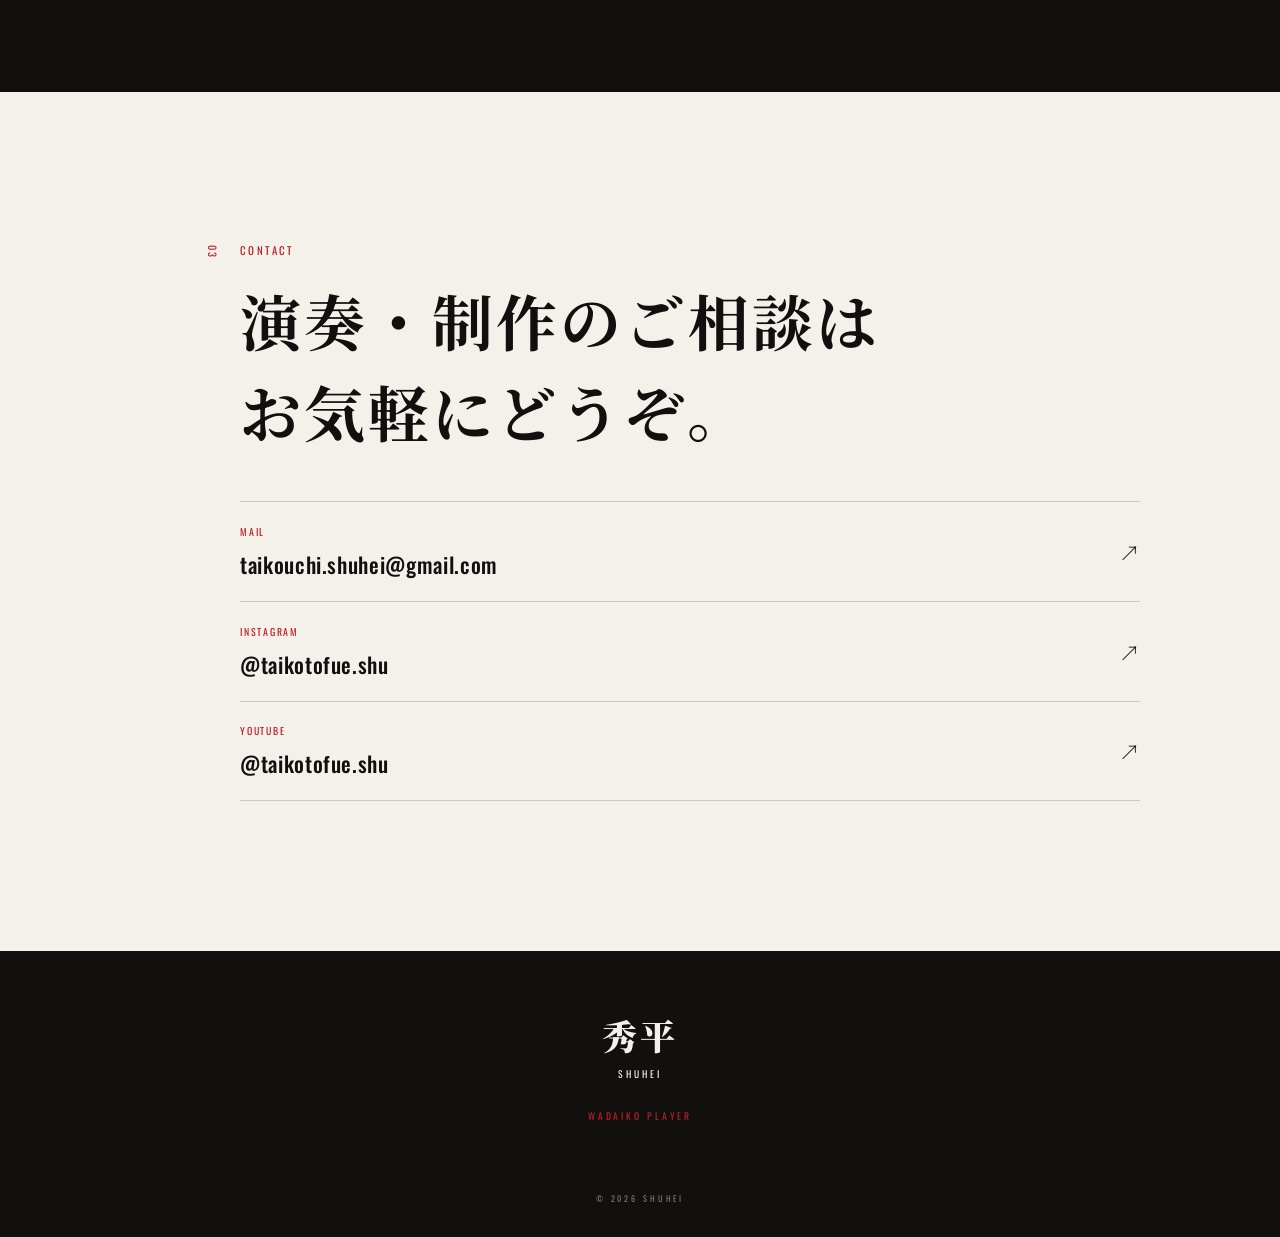
==== commit 13d57a42: "Combine wadaiko and shinobue performance" ====
--- a/index.html
+++ b/index.html
@@ -6,7 +6,7 @@
     <meta name="theme-color" content="#f4f1eb" />
     <meta name="description" content="和太鼓奏者・秀平の公式プロフィール。和太鼓演奏、作曲・編曲、映像制作。" />
     <title>秀平 SHUHEI｜和太鼓奏者</title>
-    <link rel="stylesheet" href="styles.css?v=20260825-performance-activities" />
+    <link rel="stylesheet" href="styles.css?v=20260825-combined-performance" />
     <script src="script.js" defer></script>
   </head>
   <body>
@@ -58,7 +58,7 @@
           <p class="section-en">ACTIVITIES</p>
           <h2 id="activities-title">活動内容</h2>
           <ol class="activity-list">
-            <li class="performance-activity"><span class="activity-no">01</span><div><h3>和太鼓演奏</h3><p>WADAIKO PERFORMANCE</p>
+            <li class="performance-activity"><span class="activity-no">01</span><div><h3>和太鼓・篠笛演奏</h3><p>WADAIKO / SHINOBUE PERFORMANCE</p>
               <div class="past-performances activity-past-performance" id="schedule">
                 <details>
                   <summary id="past-performances-label">
@@ -86,10 +86,9 @@
                 </details>
               </div>
             </div></li>
-            <li><span class="activity-no">02</span><div><h3>篠笛演奏</h3><p>SHINOBUE PERFORMANCE</p></div></li>
-            <li><span class="activity-no">03</span><div><h3>作曲・編曲</h3><p>COMPOSITION / ARRANGEMENT</p></div></li>
-            <li><span class="activity-no">04</span><div><h3>映像制作</h3><p>VIDEO PRODUCTION</p></div></li>
-            <li class="application-activity"><span class="activity-no">05</span><div><h3>アプリケーション制作</h3><p>APPLICATION DEVELOPMENT</p><div class="application-works" aria-label="制作実績">
+            <li><span class="activity-no">02</span><div><h3>作曲・編曲</h3><p>COMPOSITION / ARRANGEMENT</p></div></li>
+            <li><span class="activity-no">03</span><div><h3>映像制作</h3><p>VIDEO PRODUCTION</p></div></li>
+            <li class="application-activity"><span class="activity-no">04</span><div><h3>アプリケーション制作</h3><p>APPLICATION DEVELOPMENT</p><div class="application-works" aria-label="制作実績">
               <article class="application-work featured-work">
                 <h4><a href="https://shu-project-5296.github.io/import-blackjack/" target="_blank" rel="noopener noreferrer">輸入 BLACKJACK <span aria-hidden="true">↗</span></a></h4>
                 <p>プレイヤー対CPUで遊べる、ブラウザ向けブラックジャックゲーム。スマートフォンからもプレイできます。</p>
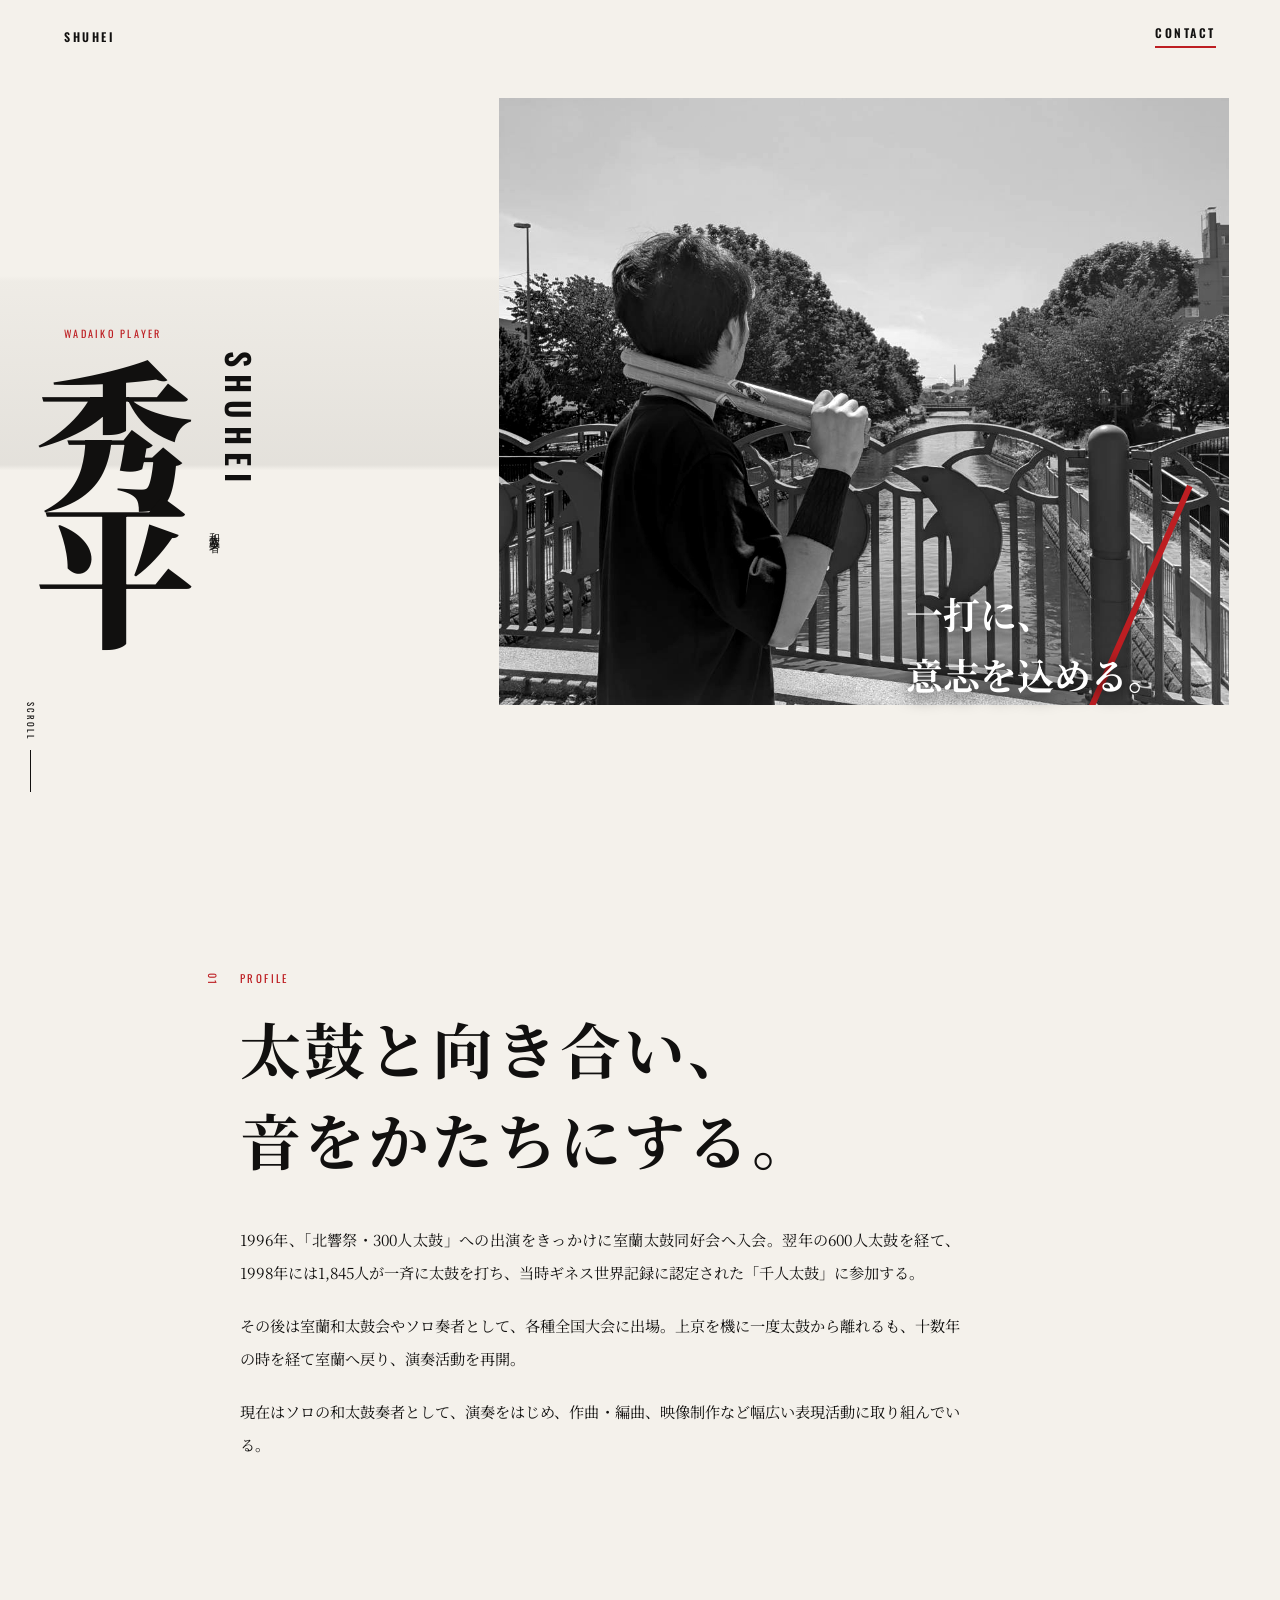
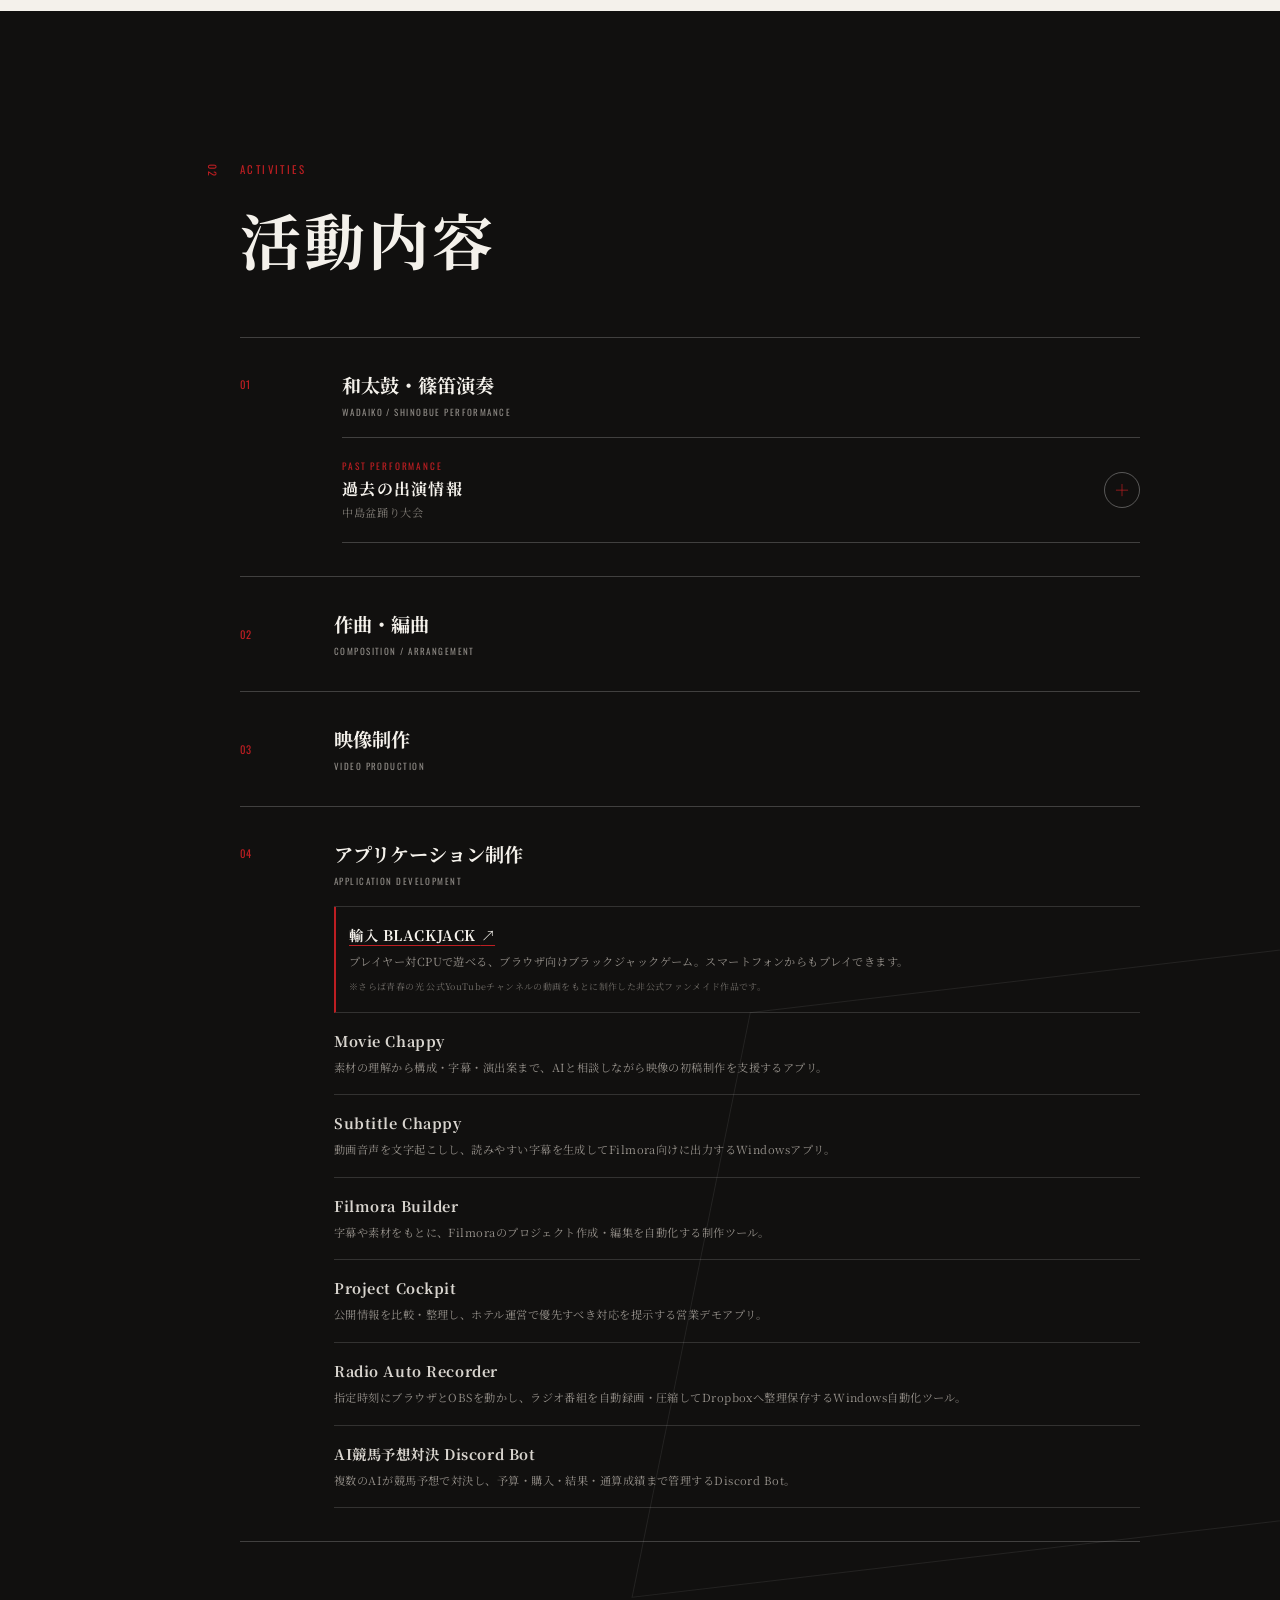
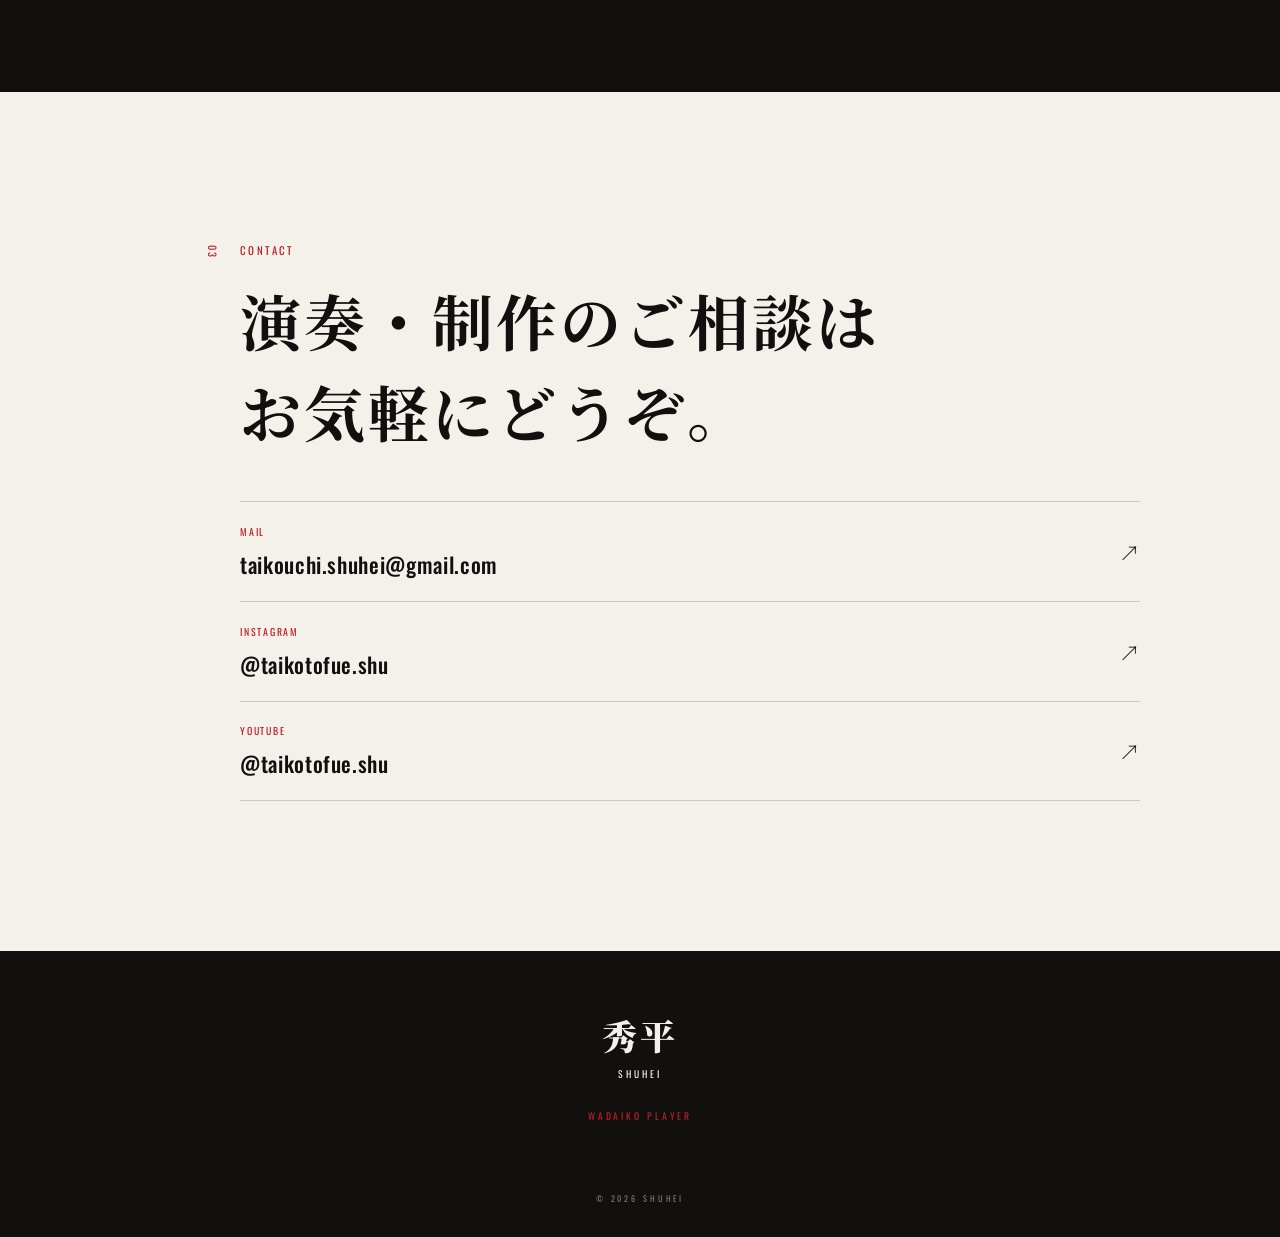
==== commit 1b8ee887: "Balance performance activity alignment" ====
--- a/index.html
+++ b/index.html
@@ -6,7 +6,7 @@
     <meta name="theme-color" content="#f4f1eb" />
     <meta name="description" content="和太鼓奏者・秀平の公式プロフィール。和太鼓演奏、作曲・編曲、映像制作。" />
     <title>秀平 SHUHEI｜和太鼓奏者</title>
-    <link rel="stylesheet" href="styles.css?v=20260825-combined-performance" />
+    <link rel="stylesheet" href="styles.css?v=20260825-performance-alignment" />
     <script src="script.js" defer></script>
   </head>
   <body>
--- a/styles.css
+++ b/styles.css
@@ -92,6 +92,7 @@
 .activity-list li { display:grid; grid-template-columns:46px 1fr; align-items:center; gap:14px; padding:26px 0; border-bottom:1px solid rgba(255,255,255,.2); }
 .activity-list .performance-activity { align-items:start; }
 .performance-activity > .activity-no { margin-top:5px; }
+.performance-activity > div { padding-left:8px; }
 .activity-past-performance { margin-top:18px; padding:0; background:transparent; }
 .activity-past-performance details { max-width:none; }
 .activity-past-performance .schedule { margin:0; padding:36px 0 48px; }
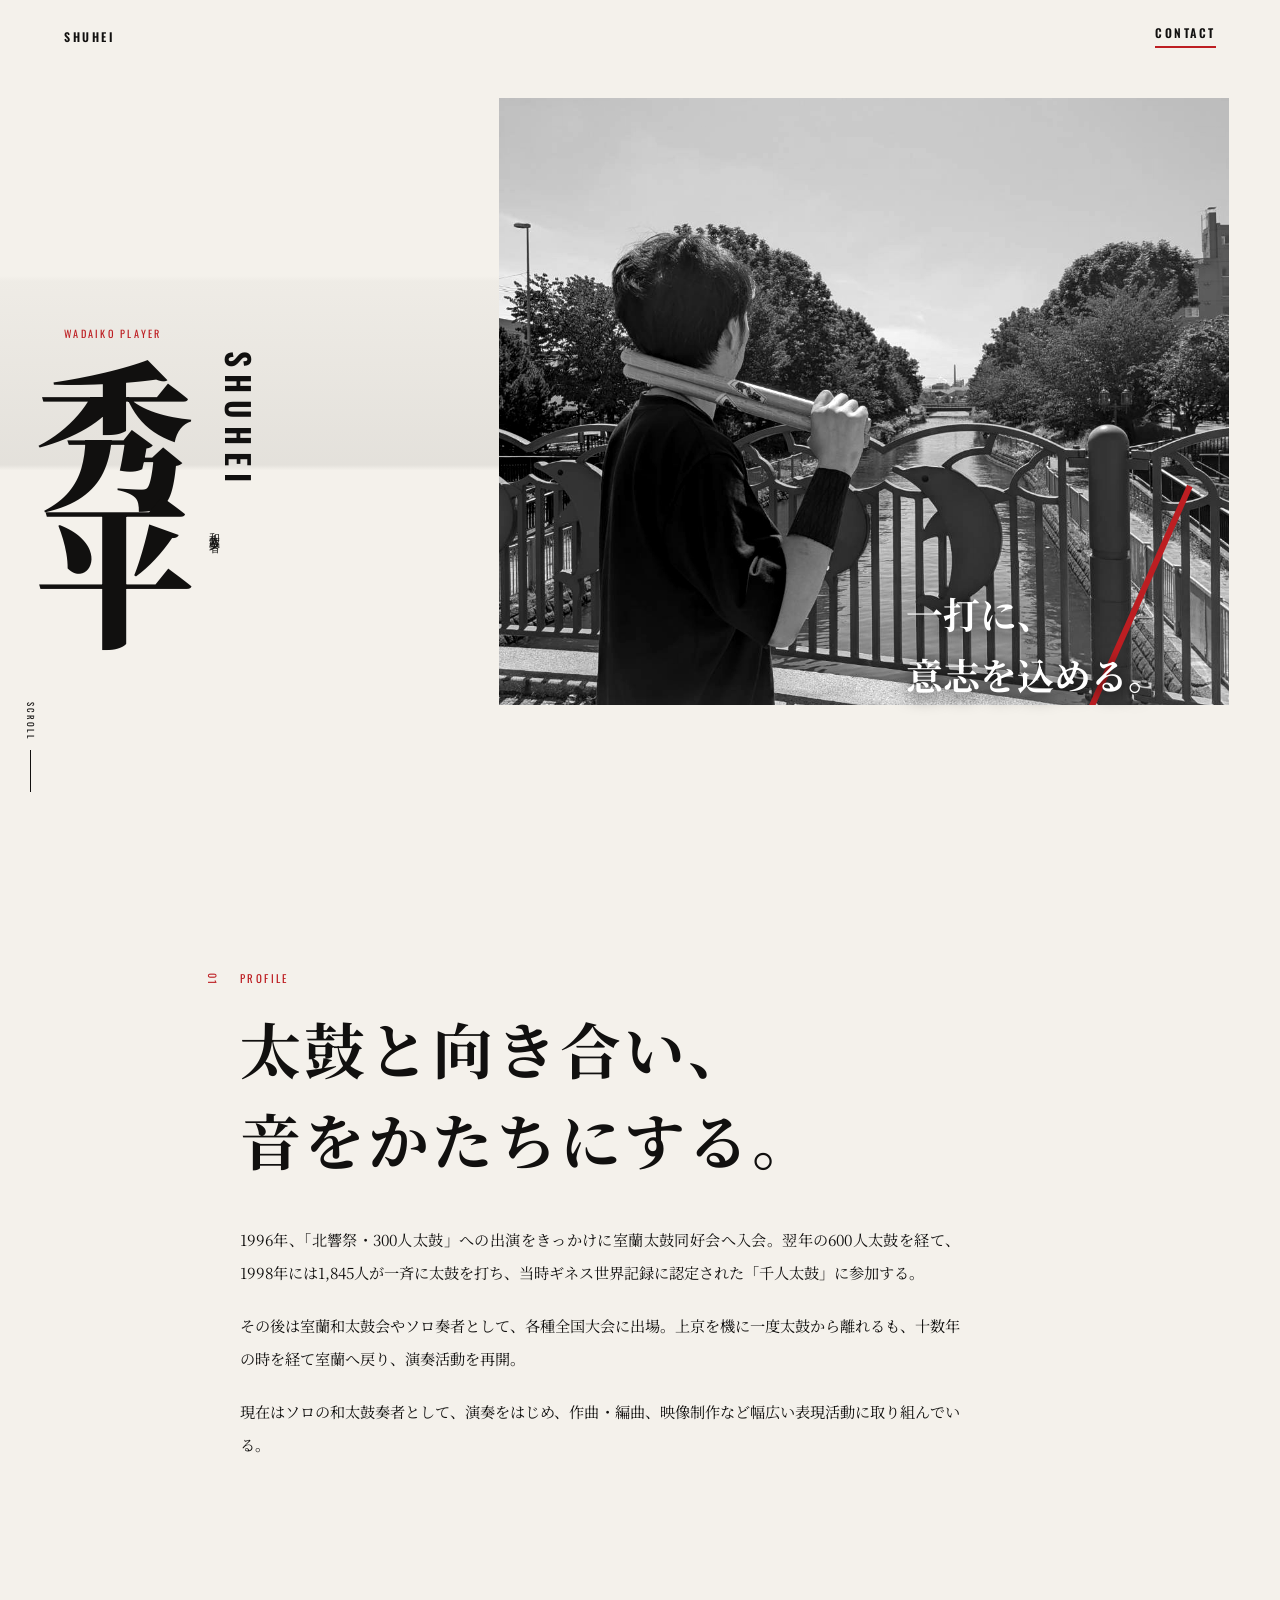
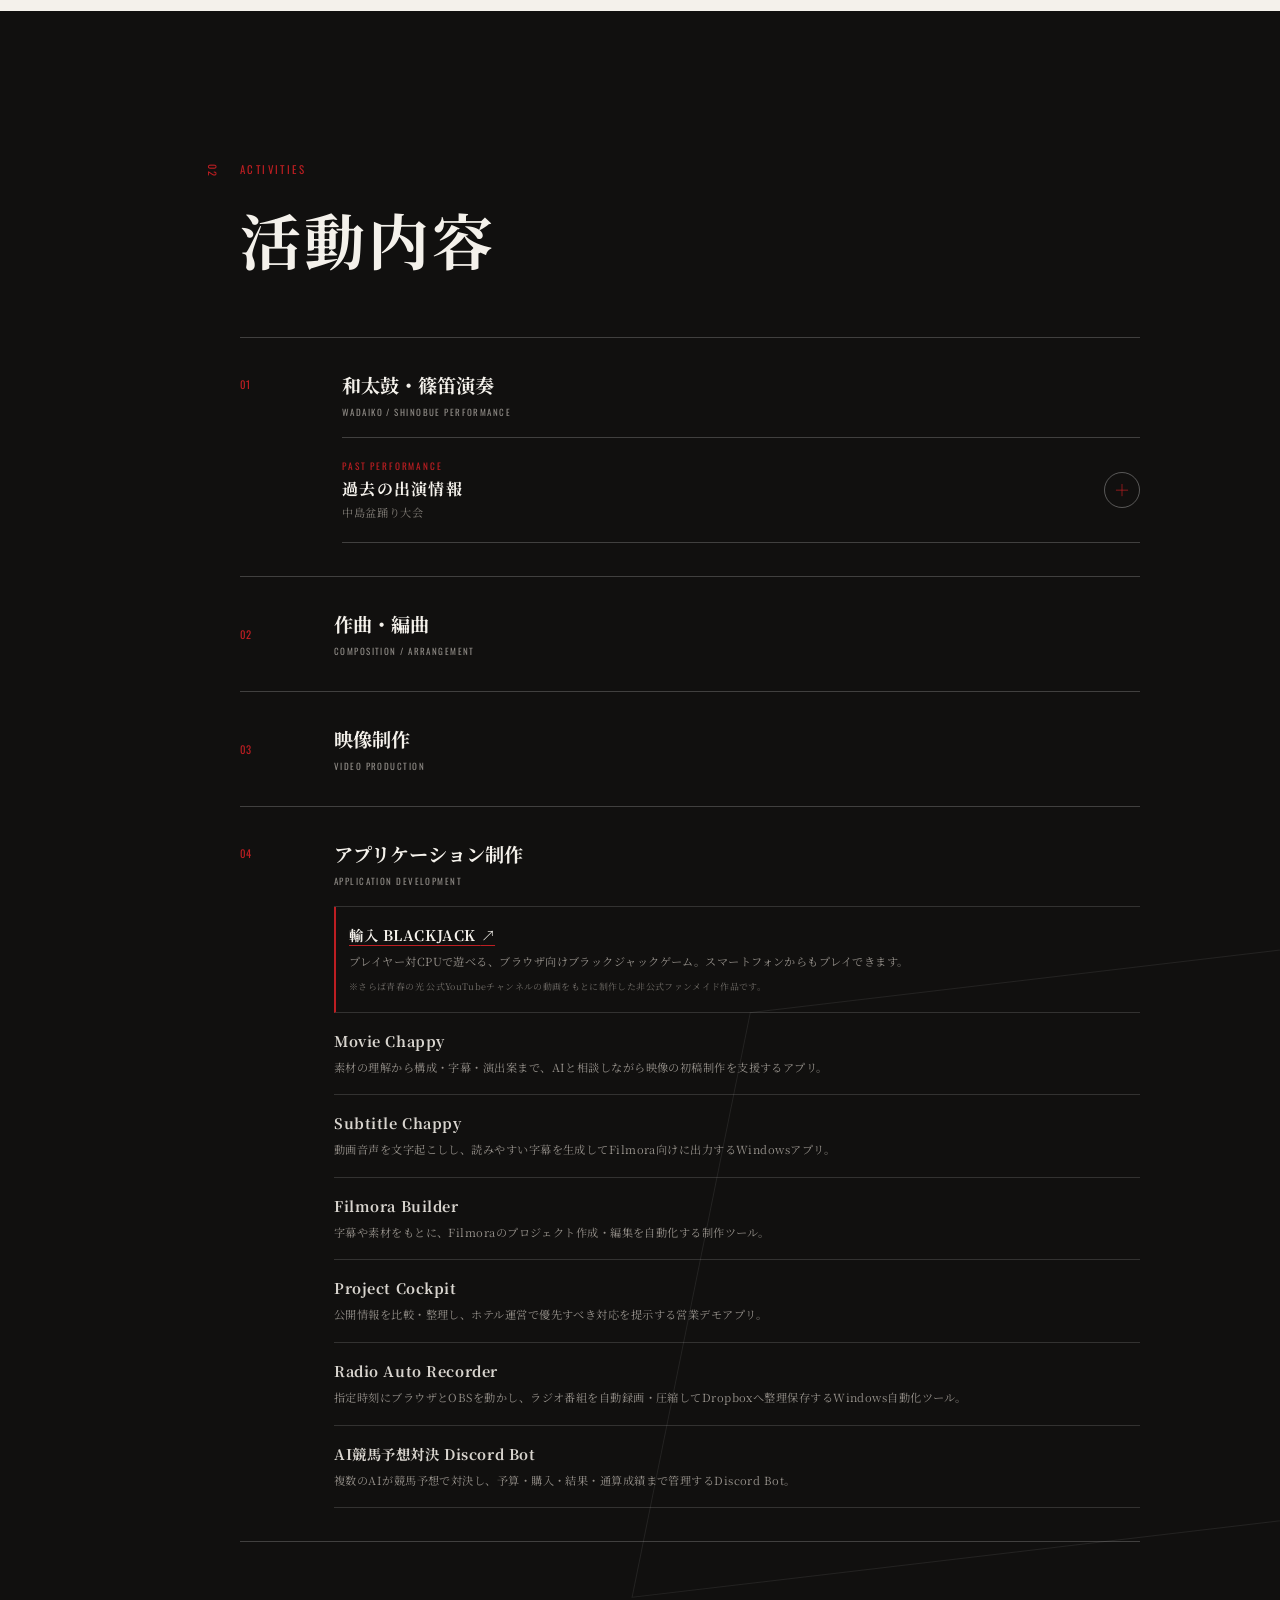
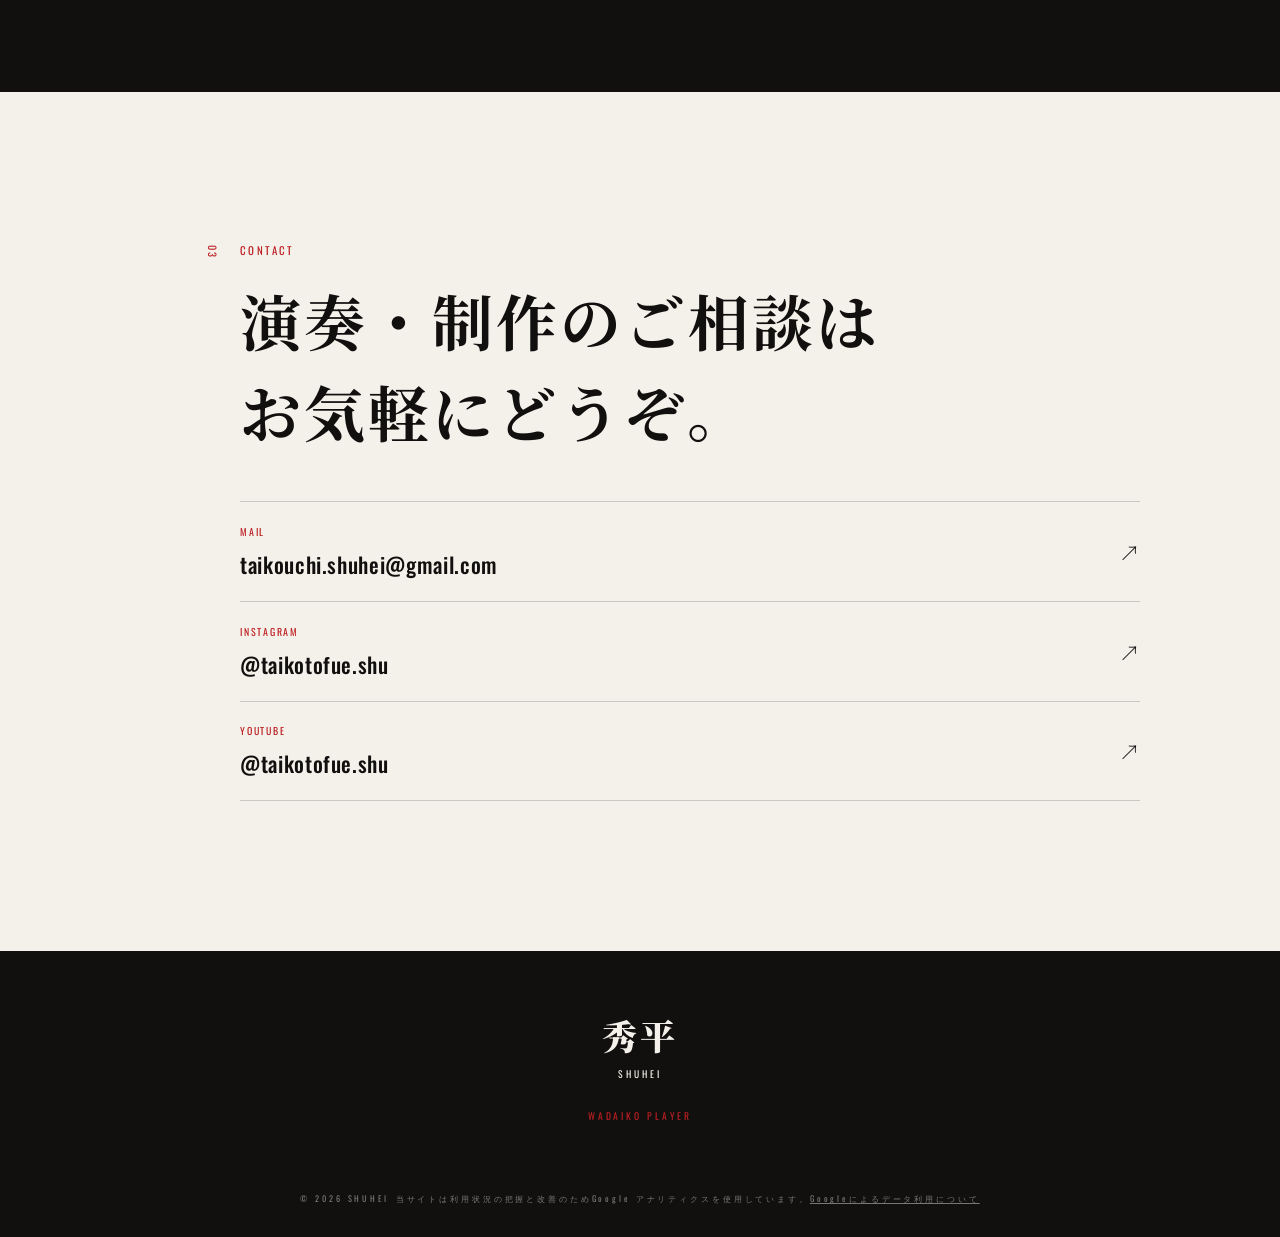
==== commit 15e59401: "Add GA4 tracking for profile site" ====
--- a/index.html
+++ b/index.html
@@ -7,6 +7,14 @@
     <meta name="description" content="和太鼓奏者・秀平の公式プロフィール。和太鼓演奏、作曲・編曲、映像制作。" />
     <title>秀平 SHUHEI｜和太鼓奏者</title>
     <link rel="stylesheet" href="styles.css?v=20260825-performance-alignment" />
+    <!-- Google tag (gtag.js) -->
+    <script async src="https://www.googletagmanager.com/gtag/js?id=G-FNFTEX8CK5"></script>
+    <script>
+      window.dataLayer = window.dataLayer || [];
+      function gtag(){dataLayer.push(arguments);}
+      gtag('js', new Date());
+      gtag('config', 'G-FNFTEX8CK5');
+    </script>
     <script src="script.js" defer></script>
   </head>
   <body>
@@ -129,6 +137,7 @@
       <p class="footer-name">秀平 <span>SHUHEI</span></p>
       <p>WADAIKO PLAYER</p>
       <small>© <span id="year"></span> SHUHEI</small>
+      <small>当サイトは利用状況の把握と改善のためGoogle アナリティクスを使用しています。<a href="https://policies.google.com/technologies/partner-sites?hl=ja" target="_blank" rel="noopener noreferrer">Googleによるデータ利用について</a></small>
     </footer>
   </body>
 </html>
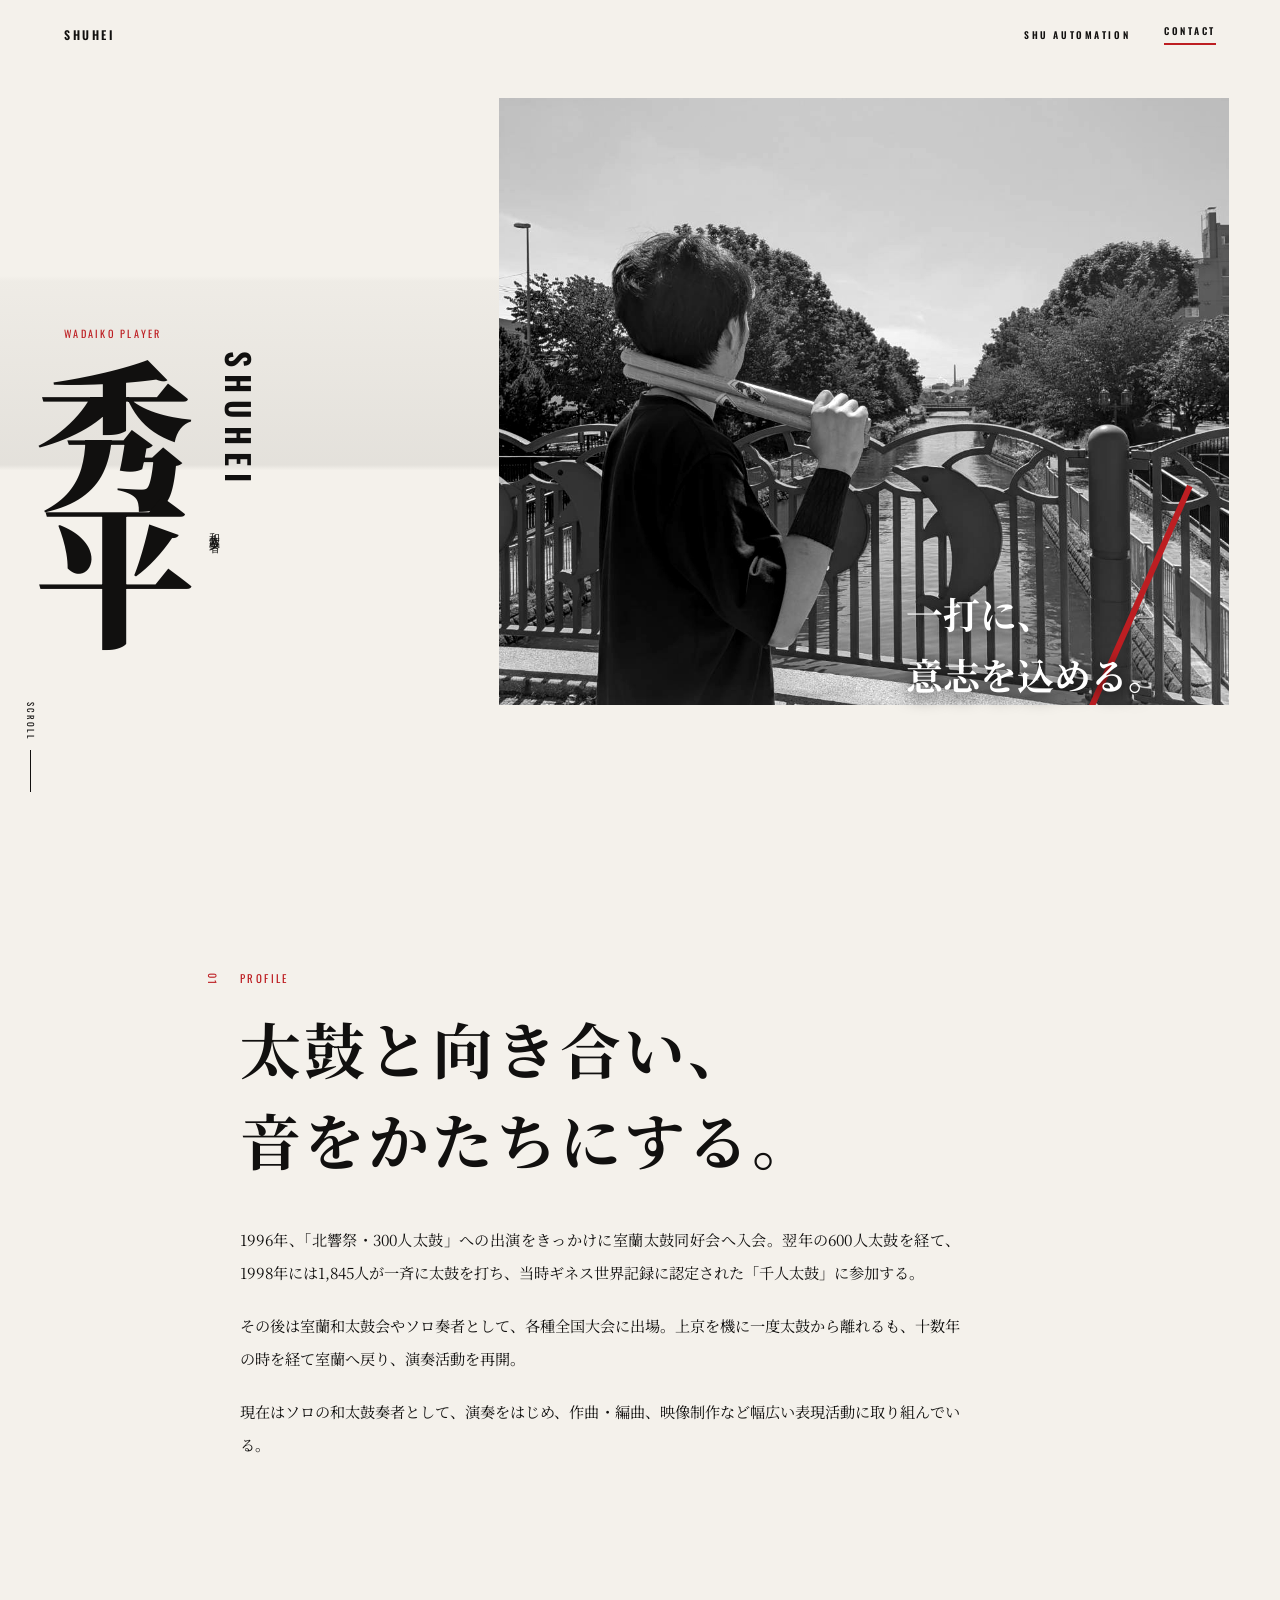
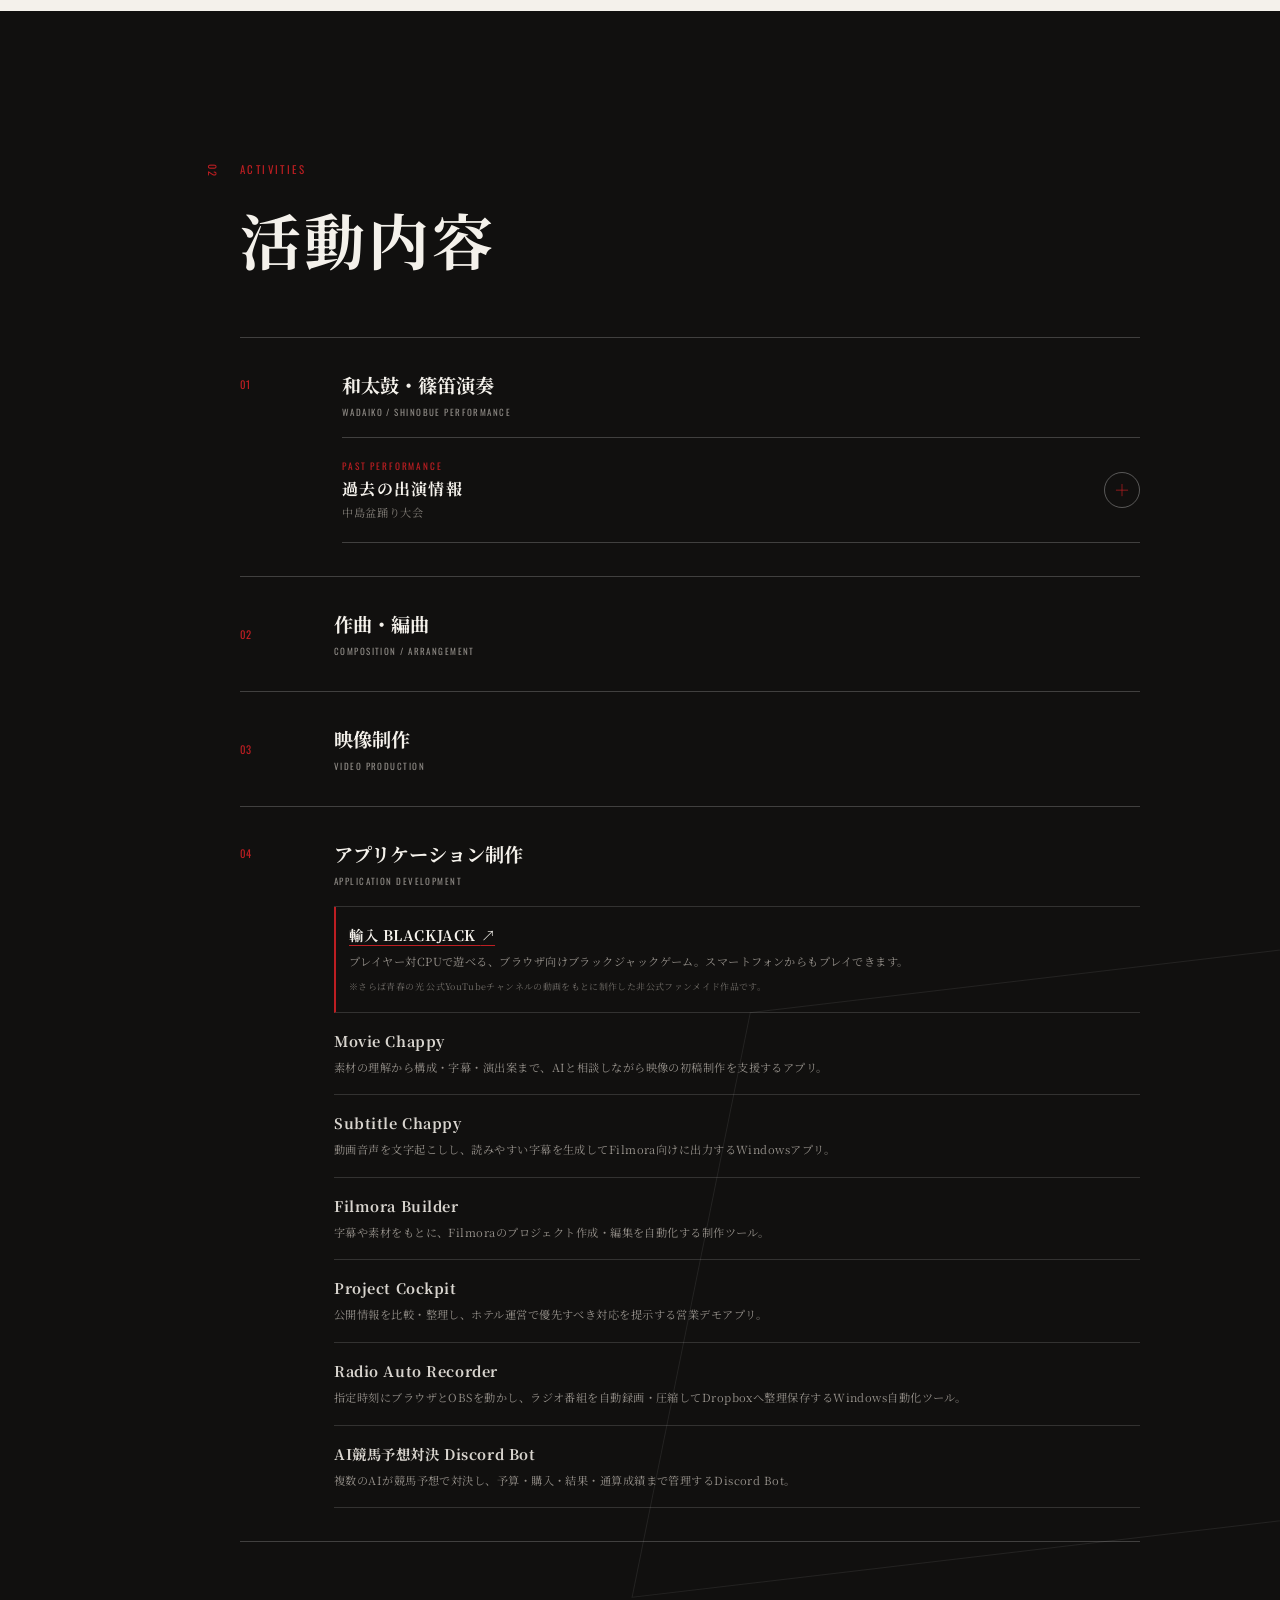
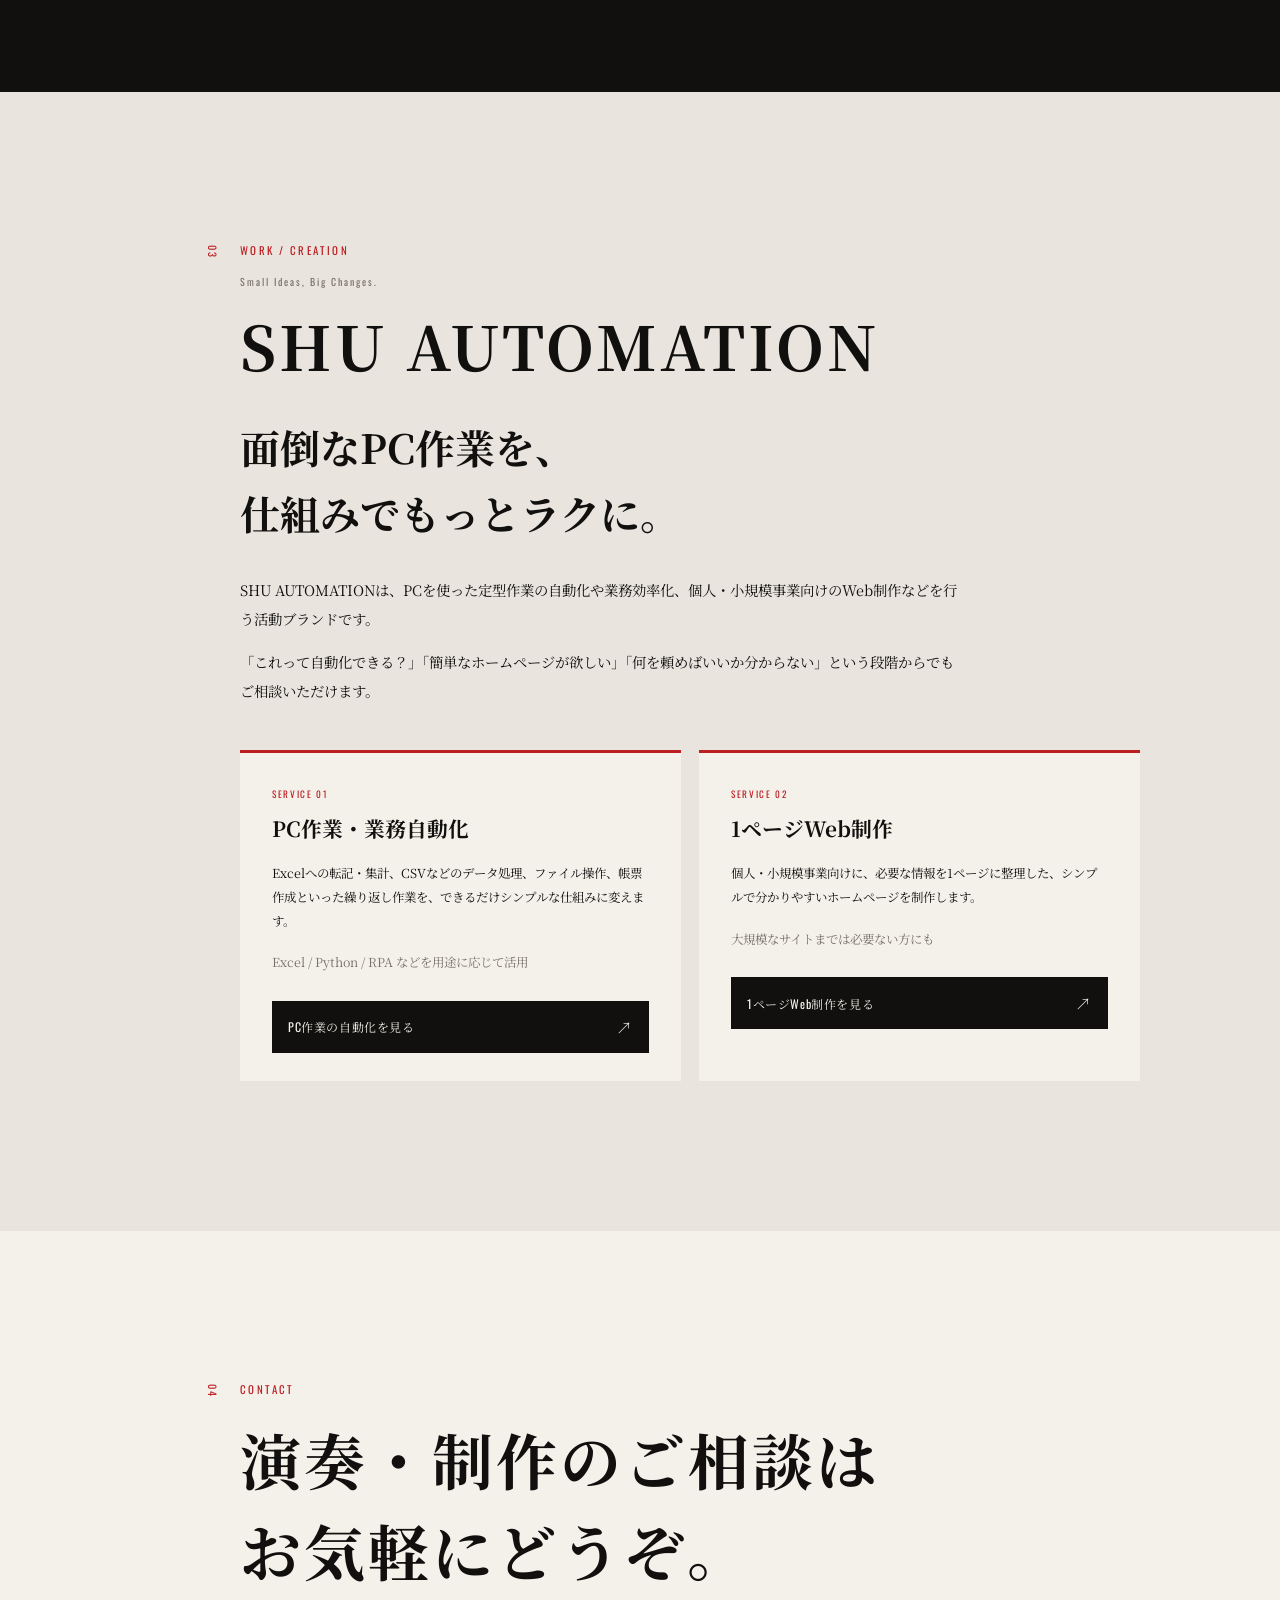
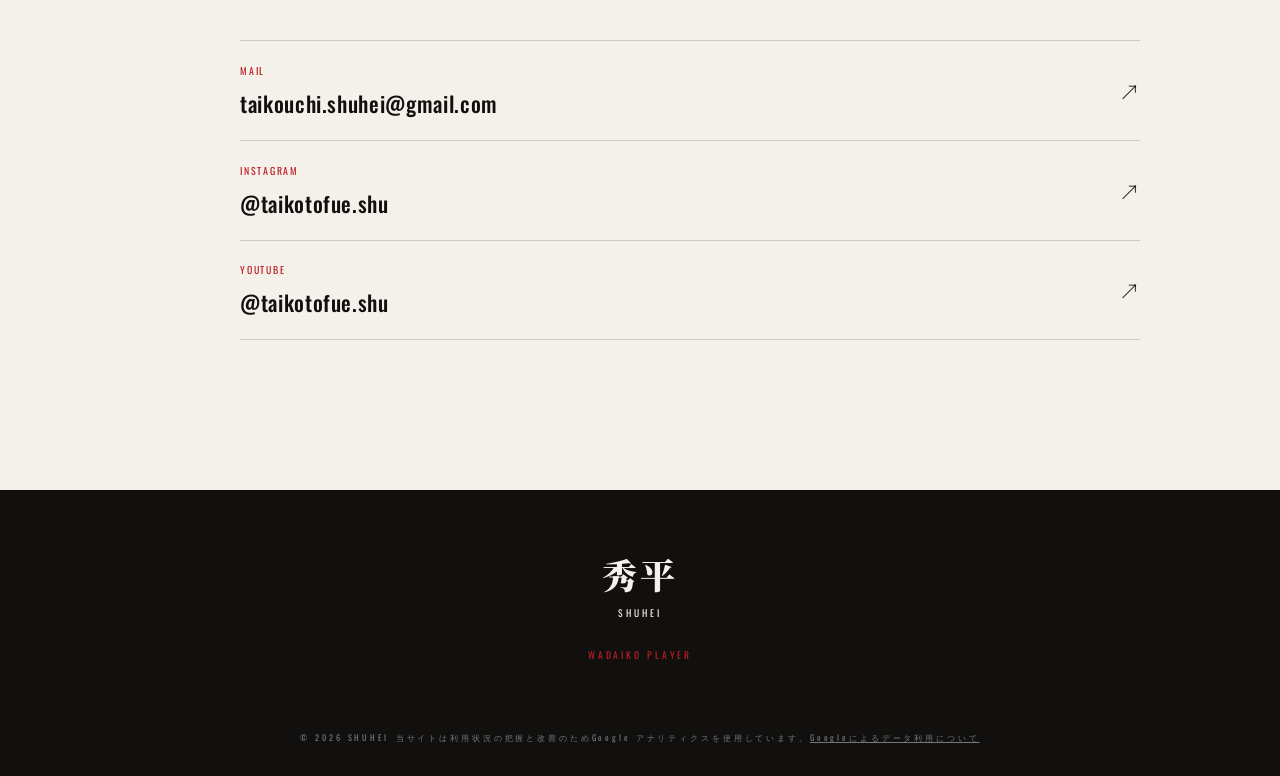
==== commit dda497a8: "Add SHU AUTOMATION service section" ====
--- a/index.html
+++ b/index.html
@@ -4,9 +4,9 @@
     <meta charset="UTF-8" />
     <meta name="viewport" content="width=device-width, initial-scale=1" />
     <meta name="theme-color" content="#f4f1eb" />
-    <meta name="description" content="和太鼓奏者・秀平の公式プロフィール。和太鼓演奏、作曲・編曲、映像制作。" />
+    <meta name="description" content="和太鼓奏者・秀平の公式プロフィール。和太鼓演奏、作曲・編曲、映像制作、SHU AUTOMATIONとしてPC作業の自動化・Web制作。" />
     <title>秀平 SHUHEI｜和太鼓奏者</title>
-    <link rel="stylesheet" href="styles.css?v=20260825-performance-alignment" />
+    <link rel="stylesheet" href="styles.css?v=20260909-shu-automation" />
     <!-- Google tag (gtag.js) -->
     <script async src="https://www.googletagmanager.com/gtag/js?id=G-FNFTEX8CK5"></script>
     <script>
@@ -21,7 +21,10 @@
     <a class="skip-link" href="#main">本文へ移動</a>
     <header class="site-header" aria-label="サイトヘッダー">
       <a class="brand" href="#top" aria-label="秀平 トップへ">SHUHEI</a>
-      <a class="header-contact" href="mailto:taikouchi.shuhei@gmail.com">CONTACT</a>
+      <nav class="header-nav" aria-label="ページ内ナビゲーション">
+        <a href="#shu-automation">SHU AUTOMATION</a>
+        <a class="header-contact" href="mailto:taikouchi.shuhei@gmail.com">CONTACT</a>
+      </nav>
     </header>
 
     <main id="main">
@@ -113,8 +116,39 @@
         </div>
       </section>
 
+      <section class="automation section" id="shu-automation" aria-labelledby="automation-title">
+        <p class="section-number">03</p>
+        <div class="automation-content">
+          <p class="section-en">WORK / CREATION</p>
+          <p class="automation-subcopy">Small Ideas, Big Changes.</p>
+          <h2 id="automation-title">SHU AUTOMATION</h2>
+          <p class="automation-catch">面倒なPC作業を、<br />仕組みでもっとラクに。</p>
+          <div class="automation-intro">
+            <p>SHU AUTOMATIONは、PCを使った定型作業の自動化や業務効率化、個人・小規模事業向けのWeb制作などを行う活動ブランドです。</p>
+            <p>「これって自動化できる？」「簡単なホームページが欲しい」「何を頼めばいいか分からない」という段階からでもご相談いただけます。</p>
+          </div>
+
+          <div class="service-grid" aria-label="SHU AUTOMATIONのサービス">
+            <article class="service-card">
+              <p class="service-no">SERVICE 01</p>
+              <h3>PC作業・業務自動化</h3>
+              <p>Excelへの転記・集計、CSVなどのデータ処理、ファイル操作、帳票作成といった繰り返し作業を、できるだけシンプルな仕組みに変えます。</p>
+              <p class="service-tools">Excel / Python / RPA などを用途に応じて活用</p>
+              <a class="service-cta" href="https://coconala.com/services/4369926" target="_blank" rel="noopener noreferrer">PC作業の自動化を見る <span aria-hidden="true">↗</span></a>
+            </article>
+            <article class="service-card">
+              <p class="service-no">SERVICE 02</p>
+              <h3>1ページWeb制作</h3>
+              <p>個人・小規模事業向けに、必要な情報を1ページに整理した、シンプルで分かりやすいホームページを制作します。</p>
+              <p class="service-tools">大規模なサイトまでは必要ない方にも</p>
+              <a class="service-cta" href="https://coconala.com/services/4390702" target="_blank" rel="noopener noreferrer">1ページWeb制作を見る <span aria-hidden="true">↗</span></a>
+            </article>
+          </div>
+        </div>
+      </section>
+
       <section class="contact section" id="contact" aria-labelledby="contact-title">
-        <p class="section-number">03</p>
+        <p class="section-number">04</p>
         <div>
           <p class="section-en">CONTACT</p>
           <h2 id="contact-title">演奏・制作のご相談は<br />お気軽にどうぞ。</h2>
--- a/styles.css
+++ b/styles.css
@@ -11,6 +11,8 @@
 .skip-link:focus { top:1rem; }
 .site-header { position:absolute; z-index:10; top:0; left:0; width:100%; display:flex; justify-content:space-between; align-items:center; padding:24px clamp(22px,5vw,72px); font-family:Oswald,sans-serif; letter-spacing:.16em; }
 .brand,.header-contact { text-decoration:none; font-size:.75rem; font-weight:600; }
+.header-nav { display:flex; align-items:center; gap:clamp(14px,3vw,34px); }
+.header-nav > a { text-decoration:none; font-size:.6rem; font-weight:600; }
 .header-contact { border-bottom:2px solid var(--red); padding-bottom:5px; }
 .past-performances { background:var(--ink); color:var(--paper); padding:0 clamp(20px,6vw,72px); }
 .past-performances details { max-width:1100px; margin:0 auto; border-top:1px solid rgba(255,255,255,.2); border-bottom:1px solid rgba(255,255,255,.2); }
@@ -110,6 +112,22 @@
 .featured-work h4 a:hover,.featured-work h4 a:focus-visible { color:var(--red); }
 .activity-list .application-work .activity-source-note { margin-top:9px; color:#716d68; font-size:.56rem; line-height:1.6; letter-spacing:.04em; }
 .application-work h4,.application-work p { overflow-wrap:anywhere; }
+.automation { background:#e9e5de; }
+.automation-content { max-width:900px; }
+.automation-subcopy { margin:0 0 10px; color:var(--muted); font-family:Oswald,sans-serif; font-size:.62rem; letter-spacing:.2em; }
+.automation-catch { margin:24px 0 0; font-size:clamp(1.35rem,5.5vw,2.5rem); font-weight:700; line-height:1.65; }
+.automation-intro { max-width:720px; margin:30px 0 0; font-size:.9rem; line-height:2; }
+.automation-intro p { margin:0; }
+.automation-intro p + p { margin-top:1em; }
+.service-grid { display:grid; gap:18px; margin-top:44px; }
+.service-card { display:flex; flex-direction:column; min-width:0; padding:28px 24px 24px; background:var(--paper); border-top:3px solid var(--red); }
+.service-no { margin:0 0 12px; color:var(--red); font-family:Oswald,sans-serif; font-size:.58rem; letter-spacing:.18em; }
+.service-card h3 { margin:0; font-size:1.3rem; line-height:1.5; }
+.service-card > p:not(.service-no) { margin:18px 0 0; font-size:.78rem; line-height:1.9; }
+.service-card .service-tools { color:var(--muted); font-size:.68rem; }
+.service-cta { display:flex; justify-content:space-between; align-items:center; min-height:52px; margin-top:26px; padding:13px 16px; background:var(--ink); color:var(--paper); font-family:Oswald,"Noto Serif JP",sans-serif; font-size:.75rem; letter-spacing:.05em; text-decoration:none; transition:background-color .2s,color .2s; }
+.service-cta:hover,.service-cta:focus-visible { background:var(--red); color:#fff; }
+.service-cta span { font-size:1rem; }
 .contact-links { margin-top:45px; }
 .contact-card { min-height:100px; display:grid; grid-template-columns:1fr auto; align-content:center; gap:9px 20px; border-top:1px solid var(--line); text-decoration:none; position:relative; transition:padding .2s,background .2s; }
 .contact-card:last-child { border-bottom:1px solid var(--line); }
@@ -136,6 +154,17 @@
   .hero-statement { right:9%; bottom:14%; }
   .section { grid-template-columns:80px minmax(0,900px); justify-content:center; padding-top:150px; padding-bottom:150px; }
   .activity-list li { grid-template-columns:80px 1fr; padding:33px 0; }
+  .service-grid { grid-template-columns:repeat(2,minmax(0,1fr)); }
+  .service-card { padding:34px 32px 28px; }
+}
+
+@media (max-width:480px) {
+  .site-header { padding-right:18px; padding-left:18px; }
+  .header-nav { gap:12px; }
+  .header-nav > a { font-size:.52rem; letter-spacing:.1em; }
+  .automation { padding-right:18px; padding-left:18px; }
+  .service-card { padding:25px 20px 20px; }
+  .service-cta { width:100%; font-size:.72rem; }
 }
 
 @supports (overflow:clip) {
